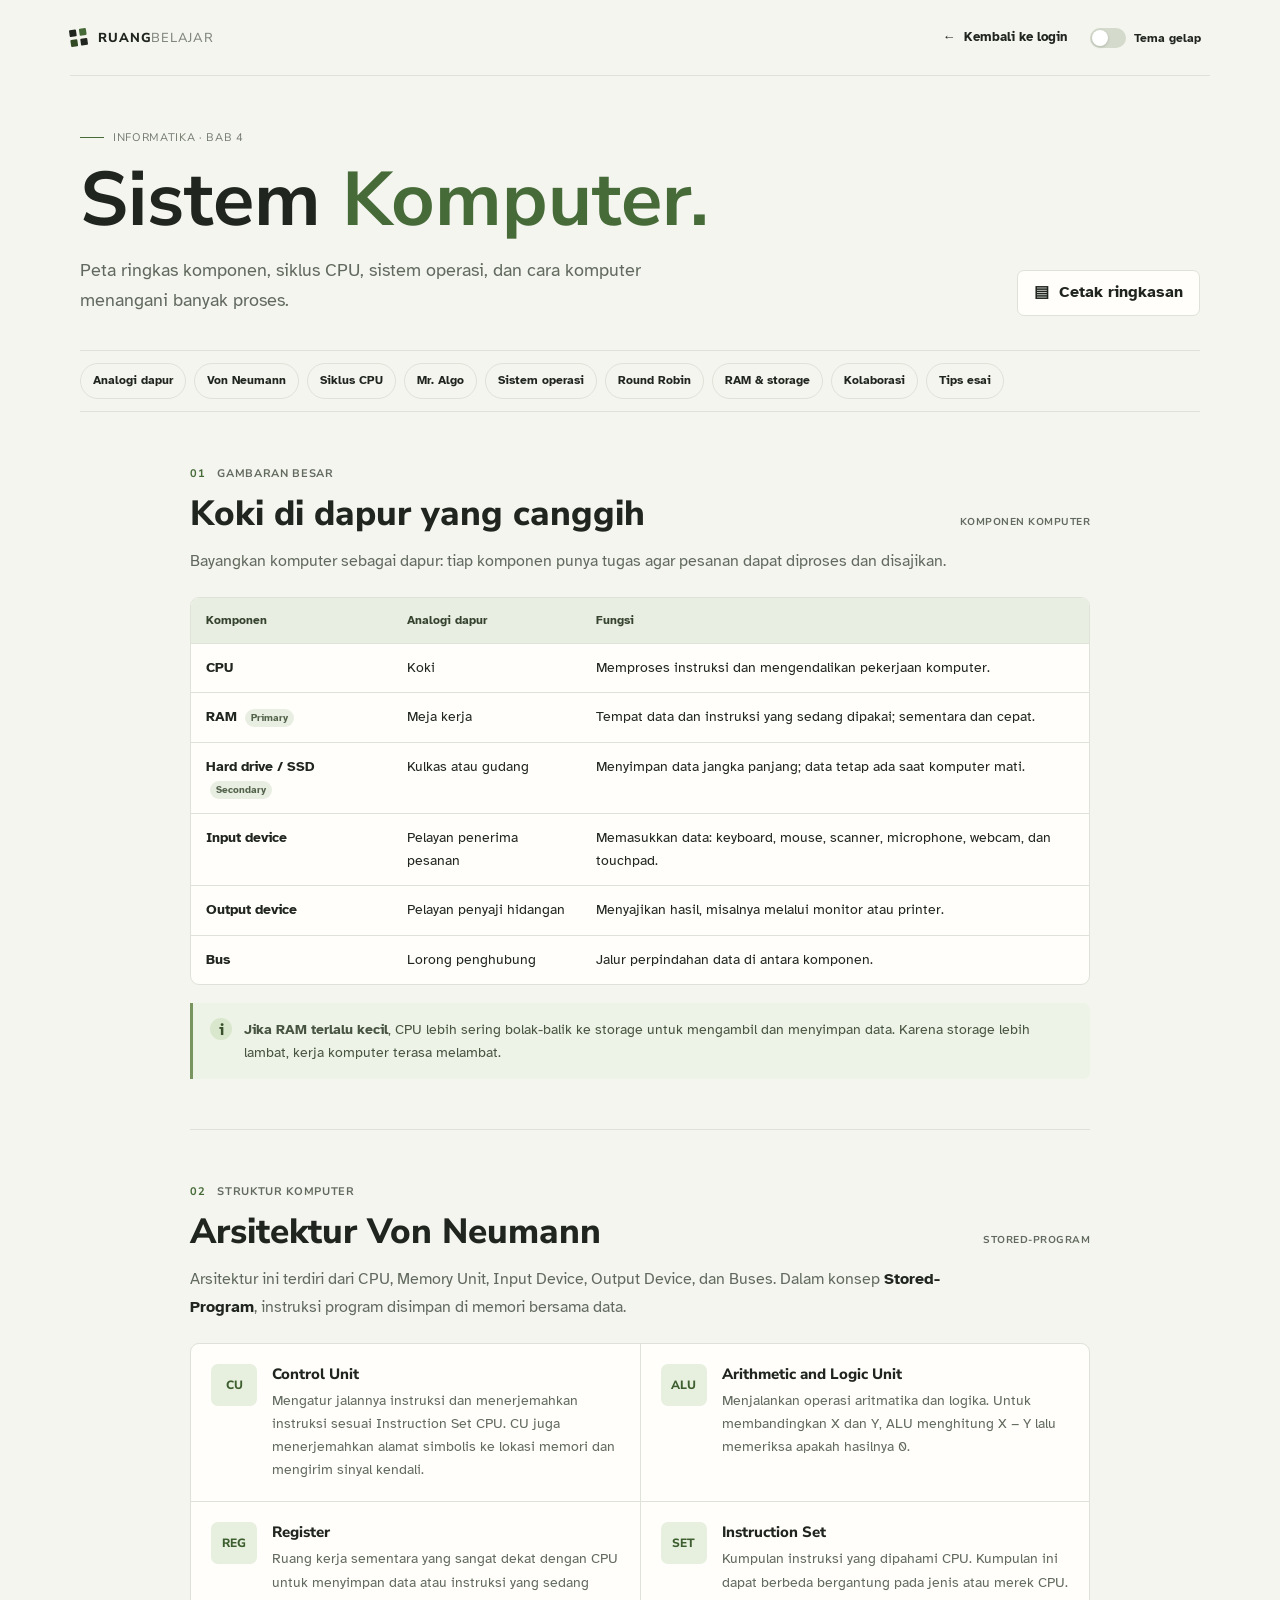
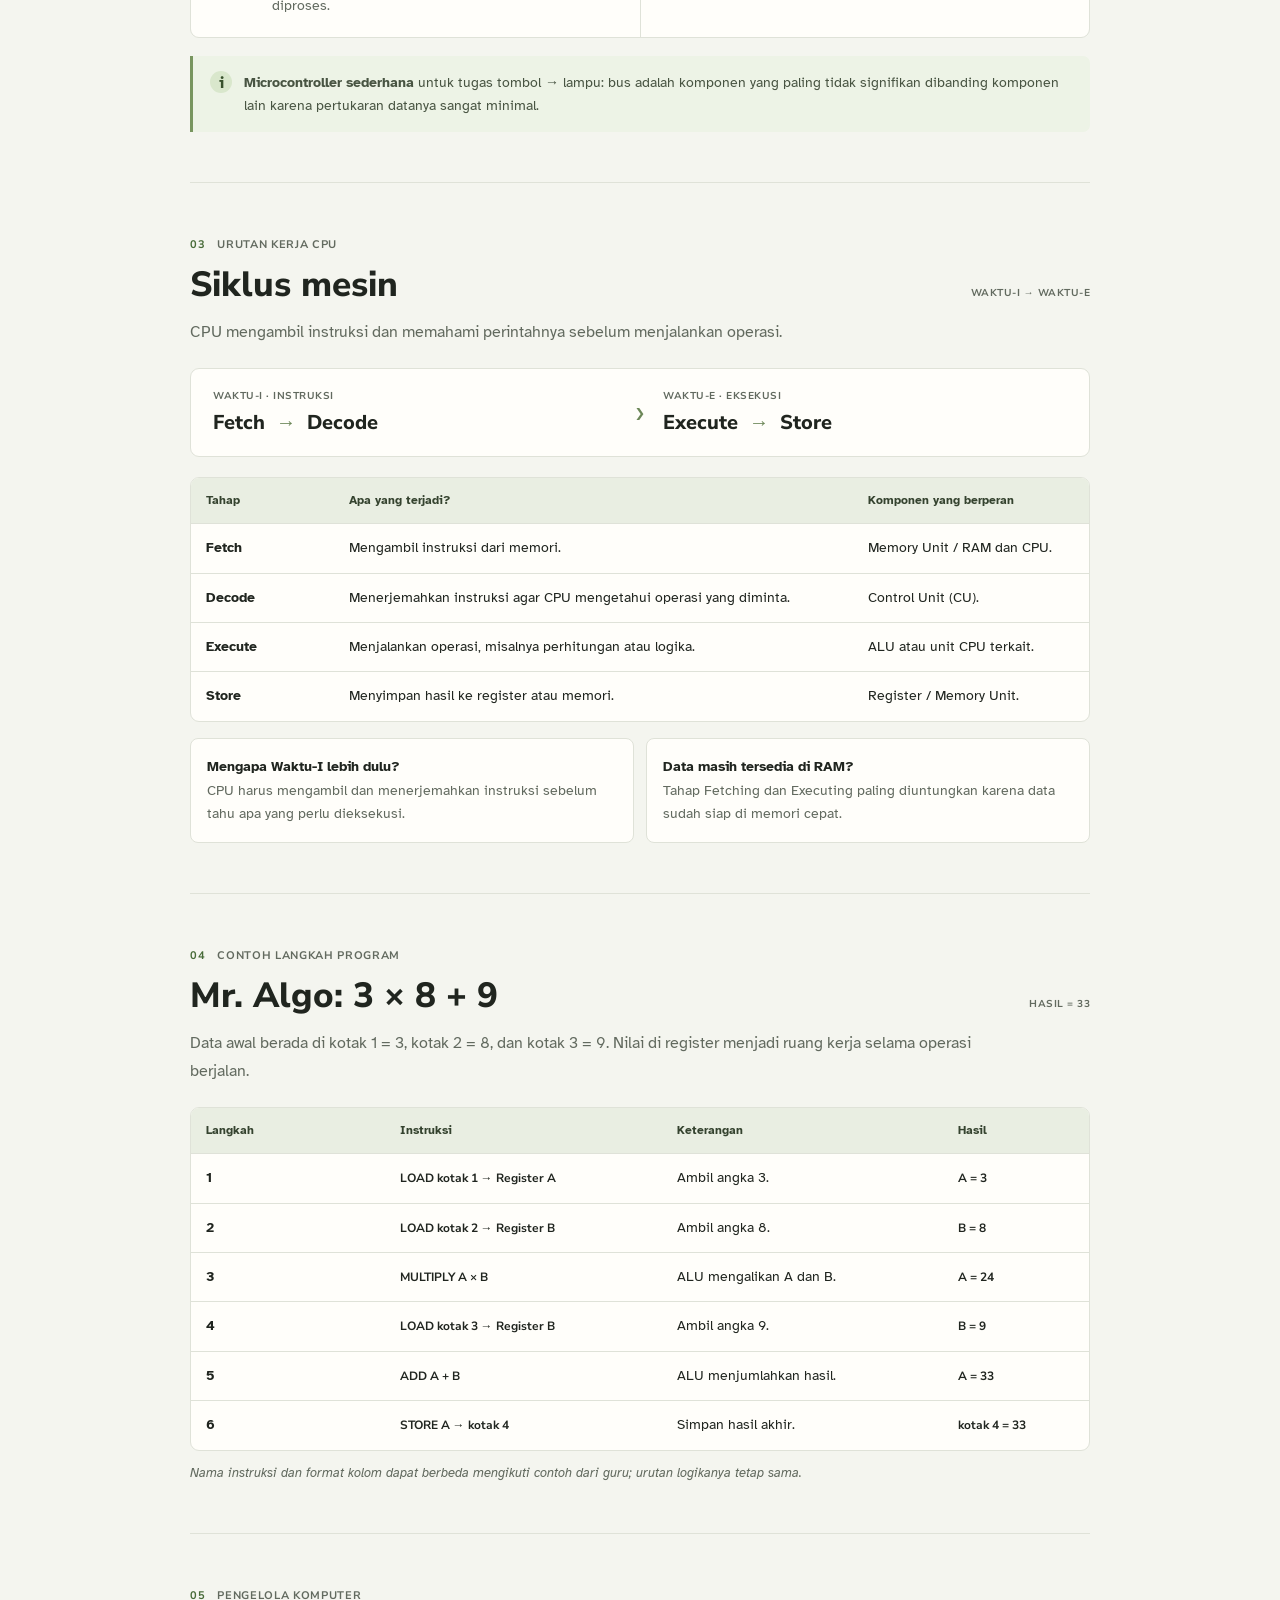
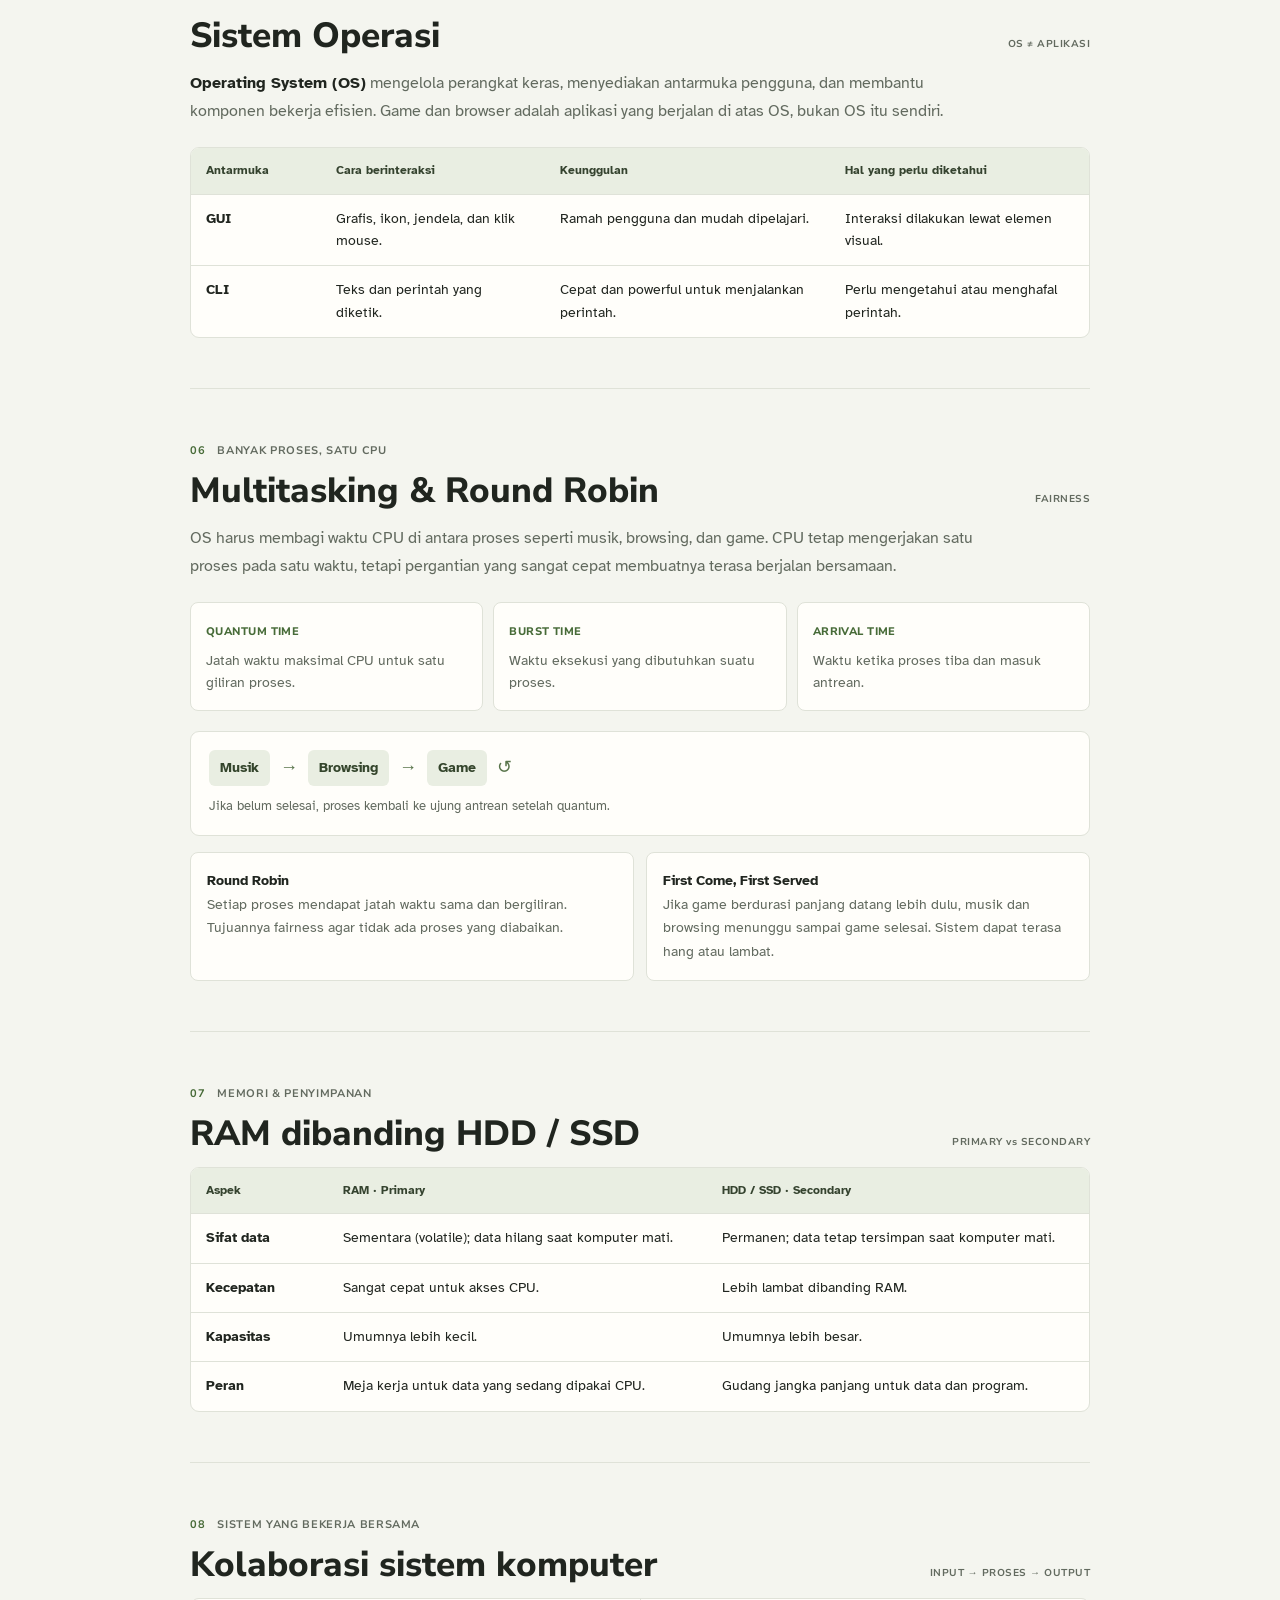
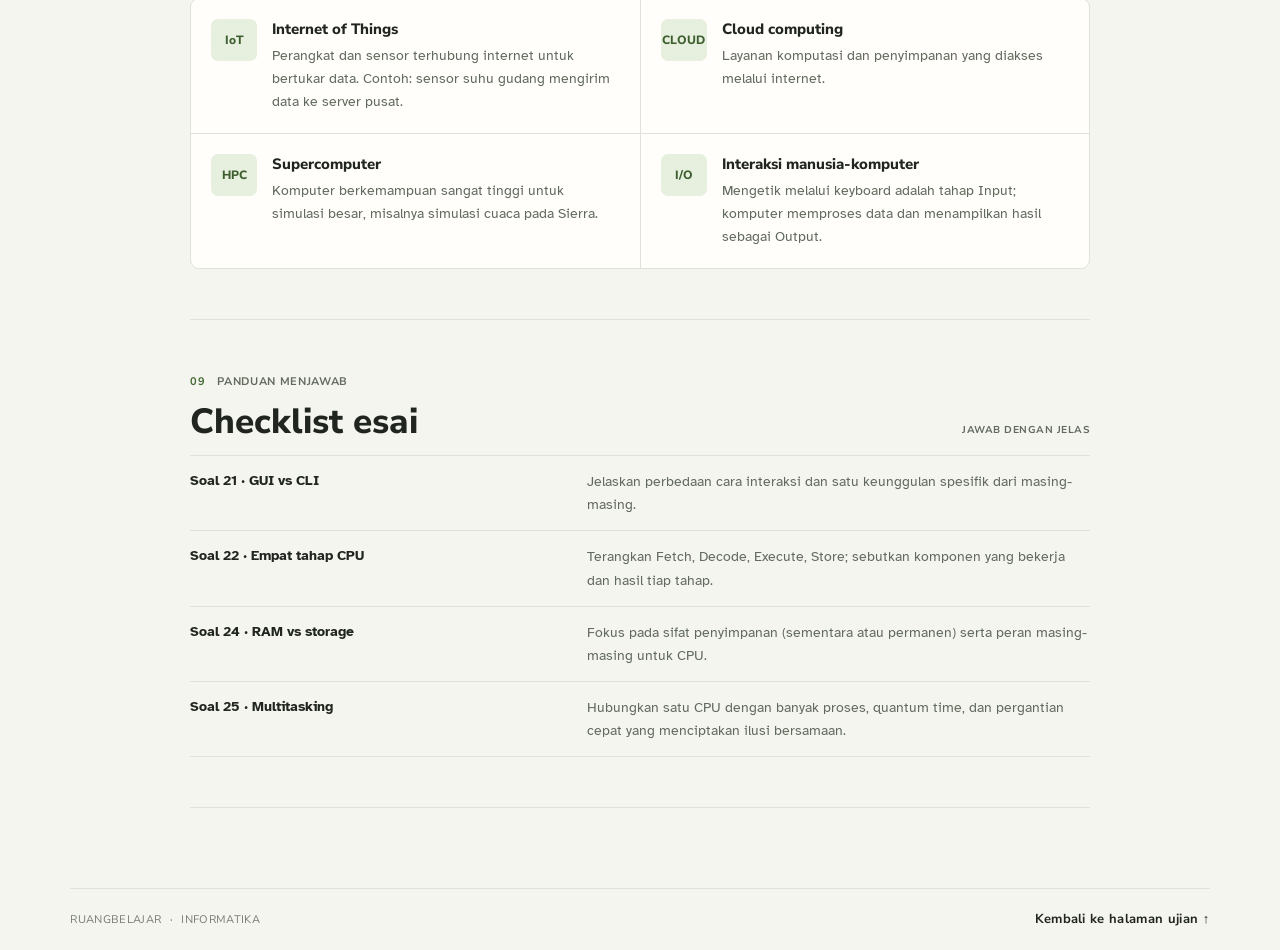
==== ringkasan.html @ e3df792a "Build Sistem Komputer CBT portfolio app" ====
<!doctype html>
<html lang="id">
<head>
  <meta charset="utf-8">
  <meta name="viewport" content="width=device-width, initial-scale=1">
  <meta name="theme-color" content="#f4f5ef">
  <title>Ringkasan Materi | Sistem Komputer</title>
  <link rel="preconnect" href="https://fonts.googleapis.com">
  <link rel="preconnect" href="https://fonts.gstatic.com" crossorigin>
  <link href="https://fonts.googleapis.com/css2?family=Atkinson+Hyperlegible:wght@400;700&family=Nunito+Sans:wght@400;500;600;700;800&display=swap" rel="stylesheet">
  <script>
    try {
      if (localStorage.getItem("ruang-ujian-theme") === "dark") {
        document.documentElement.dataset.theme = "dark";
      }
    } catch {}
  </script>
  <link rel="stylesheet" href="styles.css">
  <link rel="stylesheet" href="ringkasan.css">
  <script src="ringkasan.js" defer></script>
</head>
<body>
  <a class="skip-link" href="#main-content">Lewati ke ringkasan</a>
  <div class="page-shell summary-shell">
    <header class="topbar">
      <a class="brand" href="index.html" aria-label="Kembali ke Ruang Ujian">
        <span class="brand-mark" aria-hidden="true"><span></span><span></span><span></span><span></span></span>
        <span>RUANG<span class="brand-light">BELAJAR</span></span>
      </a>
      <div class="topbar-actions summary-actions">
        <a class="back-link" href="index.html"><span aria-hidden="true">←</span> Kembali ke login</a>
        <button class="theme-toggle" id="theme-toggle" type="button" role="switch" aria-checked="false" aria-label="Aktifkan mode gelap" title="Aktifkan mode gelap">
          <span class="theme-switch-track" aria-hidden="true"><span></span></span>
          <span>Tema gelap</span>
        </button>
      </div>
    </header>

    <main class="summary-main" id="main-content" tabindex="-1">
      <section class="summary-hero" aria-labelledby="summary-title">
        <div>
          <p class="eyebrow"><span class="eyebrow-line"></span> INFORMATIKA · BAB 4</p>
          <h1 id="summary-title">Sistem <span>Komputer.</span></h1>
          <p class="summary-lede">Peta ringkas komponen, siklus CPU, sistem operasi, dan cara komputer menangani banyak proses.</p>
        </div>
        <button class="print-button" id="print-summary" type="button"><span aria-hidden="true">▤</span> Cetak ringkasan</button>
      </section>

      <nav class="summary-nav" aria-label="Daftar topik ringkasan">
        <a href="#analogi">Analogi dapur</a>
        <a href="#arsitektur">Von Neumann</a>
        <a href="#siklus">Siklus CPU</a>
        <a href="#mr-algo">Mr. Algo</a>
        <a href="#sistem-operasi">Sistem operasi</a>
        <a href="#multitasking">Round Robin</a>
        <a href="#penyimpanan">RAM &amp; storage</a>
        <a href="#kolaborasi">Kolaborasi</a>
        <a href="#tips-essay">Tips esai</a>
      </nav>

      <div class="summary-content">
        <section class="study-section" id="analogi" aria-labelledby="analogi-title">
          <div class="section-kicker"><span>01</span><span>GAMBARAN BESAR</span></div>
          <div class="section-title-row"><h2 id="analogi-title">Koki di dapur yang canggih</h2><span class="section-tag">KOMPONEN KOMPUTER</span></div>
          <p class="section-intro">Bayangkan komputer sebagai dapur: tiap komponen punya tugas agar pesanan dapat diproses dan disajikan.</p>
          <div class="table-wrap"><table><thead><tr><th scope="col">Komponen</th><th scope="col">Analogi dapur</th><th scope="col">Fungsi</th></tr></thead><tbody>
            <tr><th scope="row">CPU</th><td>Koki</td><td>Memproses instruksi dan mengendalikan pekerjaan komputer.</td></tr>
            <tr><th scope="row">RAM <span class="term-note">Primary</span></th><td>Meja kerja</td><td>Tempat data dan instruksi yang sedang dipakai; sementara dan cepat.</td></tr>
            <tr><th scope="row">Hard drive / SSD <span class="term-note">Secondary</span></th><td>Kulkas atau gudang</td><td>Menyimpan data jangka panjang; data tetap ada saat komputer mati.</td></tr>
            <tr><th scope="row">Input device</th><td>Pelayan penerima pesanan</td><td>Memasukkan data: keyboard, mouse, scanner, microphone, webcam, dan touchpad.</td></tr>
            <tr><th scope="row">Output device</th><td>Pelayan penyaji hidangan</td><td>Menyajikan hasil, misalnya melalui monitor atau printer.</td></tr>
            <tr><th scope="row">Bus</th><td>Lorong penghubung</td><td>Jalur perpindahan data di antara komponen.</td></tr>
          </tbody></table></div>
          <aside class="insight-note"><span class="note-mark" aria-hidden="true">i</span><p><strong>Jika RAM terlalu kecil</strong>, CPU lebih sering bolak-balik ke storage untuk mengambil dan menyimpan data. Karena storage lebih lambat, kerja komputer terasa melambat.</p></aside>
        </section>

        <section class="study-section" id="arsitektur" aria-labelledby="arsitektur-title">
          <div class="section-kicker"><span>02</span><span>STRUKTUR KOMPUTER</span></div>
          <div class="section-title-row"><h2 id="arsitektur-title">Arsitektur Von Neumann</h2><span class="section-tag">STORED-PROGRAM</span></div>
          <p class="section-intro">Arsitektur ini terdiri dari CPU, Memory Unit, Input Device, Output Device, dan Buses. Dalam konsep <strong>Stored-Program</strong>, instruksi program disimpan di memori bersama data.</p>
          <div class="component-grid">
            <article class="component-item"><span class="component-code">CU</span><div><h3>Control Unit</h3><p>Mengatur jalannya instruksi dan menerjemahkan instruksi sesuai Instruction Set CPU. CU juga menerjemahkan alamat simbolis ke lokasi memori dan mengirim sinyal kendali.</p></div></article>
            <article class="component-item"><span class="component-code">ALU</span><div><h3>Arithmetic and Logic Unit</h3><p>Menjalankan operasi aritmatika dan logika. Untuk membandingkan X dan Y, ALU menghitung X − Y lalu memeriksa apakah hasilnya 0.</p></div></article>
            <article class="component-item"><span class="component-code">REG</span><div><h3>Register</h3><p>Ruang kerja sementara yang sangat dekat dengan CPU untuk menyimpan data atau instruksi yang sedang diproses.</p></div></article>
            <article class="component-item"><span class="component-code">SET</span><div><h3>Instruction Set</h3><p>Kumpulan instruksi yang dipahami CPU. Kumpulan ini dapat berbeda bergantung pada jenis atau merek CPU.</p></div></article>
          </div>
          <aside class="insight-note"><span class="note-mark" aria-hidden="true">i</span><p><strong>Microcontroller sederhana</strong> untuk tugas tombol → lampu: bus adalah komponen yang paling tidak signifikan dibanding komponen lain karena pertukaran datanya sangat minimal.</p></aside>
        </section>

        <section class="study-section" id="siklus" aria-labelledby="siklus-title">
          <div class="section-kicker"><span>03</span><span>URUTAN KERJA CPU</span></div>
          <div class="section-title-row"><h2 id="siklus-title">Siklus mesin</h2><span class="section-tag">WAKTU-I → WAKTU-E</span></div>
          <p class="section-intro">CPU mengambil instruksi dan memahami perintahnya sebelum menjalankan operasi.</p>
          <div class="cycle-band"><div><span>WAKTU-I · INSTRUKSI</span><strong>Fetch <i>→</i> Decode</strong></div><span class="cycle-divider" aria-hidden="true">›</span><div><span>WAKTU-E · EKSEKUSI</span><strong>Execute <i>→</i> Store</strong></div></div>
          <div class="table-wrap"><table><thead><tr><th scope="col">Tahap</th><th scope="col">Apa yang terjadi?</th><th scope="col">Komponen yang berperan</th></tr></thead><tbody>
            <tr><th scope="row">Fetch</th><td>Mengambil instruksi dari memori.</td><td>Memory Unit / RAM dan CPU.</td></tr>
            <tr><th scope="row">Decode</th><td>Menerjemahkan instruksi agar CPU mengetahui operasi yang diminta.</td><td>Control Unit (CU).</td></tr>
            <tr><th scope="row">Execute</th><td>Menjalankan operasi, misalnya perhitungan atau logika.</td><td>ALU atau unit CPU terkait.</td></tr>
            <tr><th scope="row">Store</th><td>Menyimpan hasil ke register atau memori.</td><td>Register / Memory Unit.</td></tr>
          </tbody></table></div>
          <div class="two-facts"><p><strong>Mengapa Waktu-I lebih dulu?</strong><br>CPU harus mengambil dan menerjemahkan instruksi sebelum tahu apa yang perlu dieksekusi.</p><p><strong>Data masih tersedia di RAM?</strong><br>Tahap Fetching dan Executing paling diuntungkan karena data sudah siap di memori cepat.</p></div>
        </section>

        <section class="study-section" id="mr-algo" aria-labelledby="mr-algo-title">
          <div class="section-kicker"><span>04</span><span>CONTOH LANGKAH PROGRAM</span></div>
          <div class="section-title-row"><h2 id="mr-algo-title">Mr. Algo: 3 × 8 + 9</h2><span class="section-tag">HASIL = 33</span></div>
          <p class="section-intro">Data awal berada di kotak 1 = 3, kotak 2 = 8, dan kotak 3 = 9. Nilai di register menjadi ruang kerja selama operasi berjalan.</p>
          <div class="table-wrap"><table class="algo-table"><thead><tr><th scope="col">Langkah</th><th scope="col">Instruksi</th><th scope="col">Keterangan</th><th scope="col">Hasil</th></tr></thead><tbody>
            <tr><th scope="row">1</th><td><code>LOAD kotak 1 → Register A</code></td><td>Ambil angka 3.</td><td><code>A = 3</code></td></tr>
            <tr><th scope="row">2</th><td><code>LOAD kotak 2 → Register B</code></td><td>Ambil angka 8.</td><td><code>B = 8</code></td></tr>
            <tr><th scope="row">3</th><td><code>MULTIPLY A × B</code></td><td>ALU mengalikan A dan B.</td><td><code>A = 24</code></td></tr>
            <tr><th scope="row">4</th><td><code>LOAD kotak 3 → Register B</code></td><td>Ambil angka 9.</td><td><code>B = 9</code></td></tr>
            <tr><th scope="row">5</th><td><code>ADD A + B</code></td><td>ALU menjumlahkan hasil.</td><td><code>A = 33</code></td></tr>
            <tr><th scope="row">6</th><td><code>STORE A → kotak 4</code></td><td>Simpan hasil akhir.</td><td><code>kotak 4 = 33</code></td></tr>
          </tbody></table></div>
          <p class="teacher-note">Nama instruksi dan format kolom dapat berbeda mengikuti contoh dari guru; urutan logikanya tetap sama.</p>
        </section>

        <section class="study-section" id="sistem-operasi" aria-labelledby="sistem-operasi-title">
          <div class="section-kicker"><span>05</span><span>PENGELOLA KOMPUTER</span></div>
          <div class="section-title-row"><h2 id="sistem-operasi-title">Sistem Operasi</h2><span class="section-tag">OS ≠ APLIKASI</span></div>
          <p class="section-intro"><strong>Operating System (OS)</strong> mengelola perangkat keras, menyediakan antarmuka pengguna, dan membantu komponen bekerja efisien. Game dan browser adalah aplikasi yang berjalan di atas OS, bukan OS itu sendiri.</p>
          <div class="table-wrap"><table><thead><tr><th scope="col">Antarmuka</th><th scope="col">Cara berinteraksi</th><th scope="col">Keunggulan</th><th scope="col">Hal yang perlu diketahui</th></tr></thead><tbody>
            <tr><th scope="row">GUI</th><td>Grafis, ikon, jendela, dan klik mouse.</td><td>Ramah pengguna dan mudah dipelajari.</td><td>Interaksi dilakukan lewat elemen visual.</td></tr>
            <tr><th scope="row">CLI</th><td>Teks dan perintah yang diketik.</td><td>Cepat dan powerful untuk menjalankan perintah.</td><td>Perlu mengetahui atau menghafal perintah.</td></tr>
          </tbody></table></div>
        </section>

        <section class="study-section" id="multitasking" aria-labelledby="multitasking-title">
          <div class="section-kicker"><span>06</span><span>BANYAK PROSES, SATU CPU</span></div>
          <div class="section-title-row"><h2 id="multitasking-title">Multitasking &amp; Round Robin</h2><span class="section-tag">FAIRNESS</span></div>
          <p class="section-intro">OS harus membagi waktu CPU di antara proses seperti musik, browsing, dan game. CPU tetap mengerjakan satu proses pada satu waktu, tetapi pergantian yang sangat cepat membuatnya terasa berjalan bersamaan.</p>
          <div class="term-grid">
            <article><span>QUANTUM TIME</span><p>Jatah waktu maksimal CPU untuk satu giliran proses.</p></article>
            <article><span>BURST TIME</span><p>Waktu eksekusi yang dibutuhkan suatu proses.</p></article>
            <article><span>ARRIVAL TIME</span><p>Waktu ketika proses tiba dan masuk antrean.</p></article>
          </div>
          <div class="round-robin-flow" aria-label="Alur Round Robin"><span>Musik</span><i>→</i><span>Browsing</span><i>→</i><span>Game</span><i>↺</i><small>Jika belum selesai, proses kembali ke ujung antrean setelah quantum.</small></div>
          <div class="two-facts"><p><strong>Round Robin</strong><br>Setiap proses mendapat jatah waktu sama dan bergiliran. Tujuannya fairness agar tidak ada proses yang diabaikan.</p><p><strong>First Come, First Served</strong><br>Jika game berdurasi panjang datang lebih dulu, musik dan browsing menunggu sampai game selesai. Sistem dapat terasa hang atau lambat.</p></div>
        </section>

        <section class="study-section" id="penyimpanan" aria-labelledby="penyimpanan-title">
          <div class="section-kicker"><span>07</span><span>MEMORI &amp; PENYIMPANAN</span></div>
          <div class="section-title-row"><h2 id="penyimpanan-title">RAM dibanding HDD / SSD</h2><span class="section-tag">PRIMARY vs SECONDARY</span></div>
          <div class="table-wrap"><table><thead><tr><th scope="col">Aspek</th><th scope="col">RAM · Primary</th><th scope="col">HDD / SSD · Secondary</th></tr></thead><tbody>
            <tr><th scope="row">Sifat data</th><td>Sementara (volatile); data hilang saat komputer mati.</td><td>Permanen; data tetap tersimpan saat komputer mati.</td></tr>
            <tr><th scope="row">Kecepatan</th><td>Sangat cepat untuk akses CPU.</td><td>Lebih lambat dibanding RAM.</td></tr>
            <tr><th scope="row">Kapasitas</th><td>Umumnya lebih kecil.</td><td>Umumnya lebih besar.</td></tr>
            <tr><th scope="row">Peran</th><td>Meja kerja untuk data yang sedang dipakai CPU.</td><td>Gudang jangka panjang untuk data dan program.</td></tr>
          </tbody></table></div>
        </section>

        <section class="study-section" id="kolaborasi" aria-labelledby="kolaborasi-title">
          <div class="section-kicker"><span>08</span><span>SISTEM YANG BEKERJA BERSAMA</span></div>
          <div class="section-title-row"><h2 id="kolaborasi-title">Kolaborasi sistem komputer</h2><span class="section-tag">INPUT → PROSES → OUTPUT</span></div>
          <div class="component-grid collaboration-grid">
            <article class="component-item"><span class="component-code">IoT</span><div><h3>Internet of Things</h3><p>Perangkat dan sensor terhubung internet untuk bertukar data. Contoh: sensor suhu gudang mengirim data ke server pusat.</p></div></article>
            <article class="component-item"><span class="component-code">CLOUD</span><div><h3>Cloud computing</h3><p>Layanan komputasi dan penyimpanan yang diakses melalui internet.</p></div></article>
            <article class="component-item"><span class="component-code">HPC</span><div><h3>Supercomputer</h3><p>Komputer berkemampuan sangat tinggi untuk simulasi besar, misalnya simulasi cuaca pada Sierra.</p></div></article>
            <article class="component-item"><span class="component-code">I/O</span><div><h3>Interaksi manusia-komputer</h3><p>Mengetik melalui keyboard adalah tahap Input; komputer memproses data dan menampilkan hasil sebagai Output.</p></div></article>
          </div>
        </section>

        <section class="study-section essay-tips" id="tips-essay" aria-labelledby="tips-title">
          <div class="section-kicker"><span>09</span><span>PANDUAN MENJAWAB</span></div>
          <div class="section-title-row"><h2 id="tips-title">Checklist esai</h2><span class="section-tag">JAWAB DENGAN JELAS</span></div>
          <ul class="tips-list">
            <li><strong>Soal 21 · GUI vs CLI</strong><span>Jelaskan perbedaan cara interaksi dan satu keunggulan spesifik dari masing-masing.</span></li>
            <li><strong>Soal 22 · Empat tahap CPU</strong><span>Terangkan Fetch, Decode, Execute, Store; sebutkan komponen yang bekerja dan hasil tiap tahap.</span></li>
            <li><strong>Soal 24 · RAM vs storage</strong><span>Fokus pada sifat penyimpanan (sementara atau permanen) serta peran masing-masing untuk CPU.</span></li>
            <li><strong>Soal 25 · Multitasking</strong><span>Hubungkan satu CPU dengan banyak proses, quantum time, dan pergantian cepat yang menciptakan ilusi bersamaan.</span></li>
          </ul>
        </section>
      </div>
    </main>

    <footer class="site-footer summary-footer"><span>RUANGBELAJAR <span class="footer-dot">·</span> INFORMATIKA</span><a href="index.html">Kembali ke halaman ujian ↑</a></footer>
  </div>
</body>
</html>
---- styles.css ----
:root {
  color-scheme: light;
  --paper: #f4f5ef;
  --white: #fffefa;
  --ink: #20251f;
  --muted: #626a5f;
  --line: #dfe2d8;
  --green: #b9ee6a;
  --green-dark: #314923;
  --orange: #e97d55;
  --red: #b4473b;
  --sans: "Atkinson Hyperlegible", "Nunito Sans", sans-serif;
  --display: "Nunito Sans", "Atkinson Hyperlegible", sans-serif;
  --mono: "Nunito Sans", sans-serif;
}

* { box-sizing: border-box; }
body { margin: 0; background: var(--paper); color: var(--ink); font-family: var(--sans); }
button, input, textarea { font: inherit; }
button { cursor: pointer; }
  .page-shell { min-height: 100vh; max-width: 1600px; margin: 0 auto; padding: 0 5.5vw; display: flex; flex-direction: column; overflow: clip; }
.topbar { height: 76px; border-bottom: 1px solid var(--line); display: flex; justify-content: space-between; align-items: center; flex: 0 0 auto; }
.brand { color: var(--ink); display: flex; align-items: center; gap: 11px; font: 800 13px var(--display); text-decoration: none; letter-spacing: .06em; }
.brand-light { font-weight: 500; color: #80867c; }
.brand-mark { display: grid; grid-template-columns: repeat(2, 7px); gap: 3px; transform: rotate(-8deg); }
.brand-mark span { width: 7px; height: 7px; background: var(--ink); border-radius: 1px; }
.brand-mark span:nth-child(2) { background: var(--orange); }.brand-mark span:nth-child(3) { background: var(--green-dark); }
.topbar-meta, .site-footer { display: flex; align-items: center; gap: 13px; font: 10px var(--mono); letter-spacing: .08em; color: #777d72; }
.live-dot { background: #83b950; width: 6px; height: 6px; border-radius: 50%; box-shadow: 0 0 0 3px #e1efcf; }
.meta-divider { height: 13px; border-left: 1px solid #cbd0c4; }
main { flex: 1; }
.screen { display: none; animation: enter .45s ease both; }
.screen.active { display: block; }
[hidden] { display: none !important; }
@keyframes enter { from { opacity: 0; transform: translateY(10px); } to { opacity: 1; transform: translateY(0); } }
.login-layout { display: grid; grid-template-columns: 1.1fr .9fr; min-height: min(680px, calc(100vh - 142px)); align-items: center; gap: 5vw; padding: 56px 0; }
.intro-panel { position: relative; min-height: 470px; padding-top: 24px; }
.eyebrow { font: 10px var(--mono); letter-spacing: .12em; color: #71786d; display: flex; align-items: center; gap: 9px; margin: 0 0 25px; }
.eyebrow-line { display: inline-block; height: 1px; width: 24px; background: var(--orange); }
h1, h2, h3, p { margin-top: 0; }
h1 { font: 700 clamp(48px, 6.1vw, 82px)/.99 var(--display); letter-spacing: 0; margin: 0; }
h1 span { color: #7c8870; }
.intro-copy { max-width: 390px; color: #71786d; line-height: 1.7; margin: 22px 0 0; font-size: 15px; }
.exam-stats { display: flex; align-items: center; gap: 26px; margin-top: 31px; }
.exam-stats div { display: flex; flex-direction: column; gap: 4px; }
.exam-stats strong { font: 700 24px var(--display); }.exam-stats span { font: 9px var(--mono); letter-spacing: .1em; color: #7b8176; }
.exam-stats i { height: 25px; border-left: 1px solid #d4d8cc; }
.orbit-art { position: absolute; width: 320px; height: 180px; right: -10px; bottom: -12px; opacity: .86; }
.orbit { position: absolute; border: 1px solid #d2d9c7; border-radius: 50%; transform: rotate(-25deg); }
.orbit-one { width: 310px; height: 120px; top: 28px; left: 4px; }.orbit-two { width: 225px; height: 170px; top: 0; left: 45px; transform: rotate(45deg); }
.chip { position: absolute; left: 128px; top: 58px; width: 64px; height: 58px; background: var(--green); border: 1px solid #9dc950; border-radius: 9px; display: grid; place-items: center; color: var(--green-dark); font: 500 13px var(--mono); box-shadow: 0 9px 22px #9fb77630; }
.chip i { position: absolute; width: 7px; height: 2px; background: #9dc950; }.chip i:nth-of-type(1) { top: -3px; left: 14px; box-shadow: 12px 0 #9dc950, 24px 0 #9dc950; }.chip i:nth-of-type(2) { bottom: -3px; left: 14px; box-shadow: 12px 0 #9dc950, 24px 0 #9dc950; }.chip i:nth-of-type(3) { left: -4px; top: 15px; transform: rotate(90deg); box-shadow: 12px 0 #9dc950, 24px 0 #9dc950; }.chip i:nth-of-type(4) { right: -4px; top: 15px; transform: rotate(90deg); box-shadow: 12px 0 #9dc950, 24px 0 #9dc950; }
.orbit-label { position: absolute; font: 9px var(--mono); letter-spacing: .1em; color: #8b9382; }.label-a { left: 13px; top: 75px; }.label-b { right: 2px; top: 23px; }.label-c { right: 35px; bottom: 2px; }
.form-panel { background: var(--white); border: 1px solid #e8e9e2; padding: clamp(26px, 4vw, 46px); max-width: 440px; width: 100%; justify-self: end; box-shadow: 0 12px 50px #28351a08; }
.panel-heading { display: flex; justify-content: space-between; align-items: center; margin-bottom: 29px; }
.step-tag { color: #75806c; font: 10px var(--mono); letter-spacing: .08em; }
.form-icon { background: var(--green); width: 30px; height: 30px; display: grid; place-items: center; border-radius: 50%; font-size: 15px; }
.form-panel h2 { font: 700 25px var(--display); margin: 0 0 8px; }.muted { color: var(--muted); font-size: 13px; line-height: 1.6; }
.form-panel .muted { margin-bottom: 30px; }
label { display: block; font: 600 12px var(--sans); margin: 0 0 9px; }label span, .required-mark { color: var(--orange); }
input[type="text"] { width: 100%; height: 46px; border: 1px solid #dfe2d8; background: #fff; padding: 0 13px; margin-bottom: 23px; outline: 0; transition: border-color .2s, box-shadow .2s; }
input[type="text"]:focus, textarea:focus { border-color: #8ab45b; box-shadow: 0 0 0 3px #b9ee6a3b; }input::placeholder { color: #a7aba1; font-size: 12px; }
.button { min-height: 46px; border: 1px solid transparent; padding: 0 18px; display: inline-flex; align-items: center; justify-content: center; gap: 22px; font: 600 12px var(--sans); transition: transform .16s, background .16s, border-color .16s; }
.button:hover { transform: translateY(-1px); }.button-primary { color: #26351d; background: var(--green); }.button-primary:hover { background: #aee65a; }.button-full { width: 100%; }
.button-dark { background: var(--ink); color: white; }.button-dark:hover { background: #3a4337; }.button-outline { background: transparent; color: var(--ink); border-color: #d7dbd0; }.button-outline:hover { border-color: #8b9583; }
.form-note { margin: 16px 0 0; text-align: center; color: #878d82; font-size: 10px; }.form-note span { margin-right: 5px; color: #719849; }
.content-wrap { max-width: 860px; margin: 0 auto; padding: 68px 0 80px; }.rules-wrap h1 { font-size: clamp(46px, 6vw, 68px); }.rules-wrap .intro-copy { margin: 15px 0 39px; }
.rules-list { border-top: 1px solid var(--line); }.rule-row { display: grid; grid-template-columns: 58px 1fr 40px; gap: 12px; align-items: start; padding: 23px 0; border-bottom: 1px solid var(--line); }.rule-number { font: 11px var(--mono); color: var(--orange); padding-top: 4px; }.rule-row h3 { font: 600 15px var(--display); margin: 0 0 7px; }.rule-row p { font-size: 13px; line-height: 1.65; max-width: 570px; color: var(--muted); margin: 0; }.rule-symbol { justify-self: end; color: #9aa18f; font: 20px var(--sans); }
.rules-footer { display: flex; justify-content: space-between; align-items: center; gap: 20px; padding-top: 25px; }.rules-footer p { color: var(--muted); font-size: 12px; margin: 0; }.rules-footer strong { color: var(--ink); }
.exam-screen { padding: 52px 0 75px; }.exam-topline, .result-heading { display: flex; justify-content: space-between; align-items: end; gap: 24px; }.exam-topline h1, .result-heading h1 { font-size: clamp(42px, 5vw, 62px); }.exam-topline .eyebrow, .result-heading .eyebrow { margin-bottom: 15px; }.exam-topline .muted, .result-heading .muted { margin: 12px 0 0; }
.timer-box { border-left: 1px solid var(--line); padding-left: 22px; min-width: 130px; }.timer-label { color: #767e70; display: block; font: 9px var(--mono); letter-spacing: .1em; margin-bottom: 7px; }.timer-box strong { font: 600 25px var(--mono); }.timer-box.warning strong { color: var(--red); }
.exam-progress { max-width: 800px; margin: 35px auto 37px; }.progress-copy { display: flex; justify-content: space-between; font: 10px var(--mono); color: #737b6d; margin-bottom: 9px; }.progress-copy span:first-child { letter-spacing: .07em; }.progress-track { background: #e2e5dc; height: 4px; }.progress-track span { display: block; height: 100%; width: 0; background: #87b44b; transition: width .2s; }
#exam-form { max-width: 800px; margin: 0 auto; }.question-section { margin-bottom: 55px; }.section-heading { display: flex; justify-content: space-between; align-items: baseline; border-bottom: 1px solid var(--line); padding-bottom: 14px; margin-bottom: 3px; }.section-heading h2, .review-heading h2 { font: 700 20px var(--display); margin: 0; }.section-heading > span { font: 10px var(--mono); color: #72796d; }.section-heading i { color: var(--orange); font-style: normal; }
.question-card { padding: 24px 0 26px; border-bottom: 1px solid var(--line); }.question-prompt { display: grid; grid-template-columns: 34px 1fr auto; gap: 12px; align-items: start; }.question-number { color: #89917f; font: 11px var(--mono); padding-top: 3px; }.question-prompt p { font: 500 14px/1.65 var(--sans); margin: 0; max-width: 650px; }.points { color: #74816b; white-space: nowrap; font: 10px var(--mono); padding-top: 4px; }
.options { display: grid; gap: 7px; padding-left: 46px; margin-top: 17px; }.option { display: flex; align-items: flex-start; gap: 10px; cursor: pointer; padding: 10px 12px; border: 1px solid transparent; transition: border-color .16s, background .16s; font-size: 12px; line-height: 1.5; }.option:hover { border-color: #dce1d3; background: #fbfcf7; }.option input { accent-color: #668d38; margin: 2px 0 0; width: 14px; height: 14px; flex: 0 0 auto; }.option:has(input:checked) { border-color: #accd87; background: #f5faed; }
.essay-instruction { color: var(--muted); font-size: 12px; line-height: 1.7; max-width: 690px; margin: 0 0 14px; }.essay-card { padding: 22px 0; border-bottom: 1px solid var(--line); }.essay-card label { display: flex; gap: 12px; align-items: flex-start; line-height: 1.65; max-width: 740px; margin-bottom: 13px; }.essay-card label .question-number { flex: 0 0 22px; }.essay-card textarea { width: calc(100% - 34px); margin-left: 34px; resize: vertical; min-height: 50px; border: 1px solid #dfe2d8; background: #fffefa; padding: 12px; outline: none; font-size: 12px; }.essay-card .essay-state { margin: 6px 0 0 34px; color: #858b80; font: 9px var(--mono); }.essay-card.invalid textarea { border-color: var(--red); }.essay-card.invalid .essay-state { color: var(--red); }
.essay-question { display: flex; align-items: flex-start; gap: 12px; }
.essay-question > .question-number { flex: 0 0 22px; }
.essay-question p { margin: 0; font-size: 15px; line-height: 1.65; color: var(--ink); }
.essay-confirmation { margin: 14px 0 0 34px; }
.essay-check { display: inline-flex; align-items: flex-start; gap: 10px; min-height: 44px; margin: 0; padding: 10px 12px; border: 1px solid var(--line); background: var(--white); color: var(--ink); cursor: pointer; font-size: 14px; line-height: 1.5; }
.essay-check:hover { border-color: #8aa66c; }
.essay-check input[type="checkbox"] { flex: 0 0 18px; width: 18px; height: 18px; margin: 1px 0 0; accent-color: #5f883d; }
.essay-card .essay-state { margin: 7px 0 0 40px; color: var(--muted); font: 12px var(--sans); }
.essay-card.confirmed .essay-state { color: #467733; }
.essay-card.invalid .essay-check { border-color: var(--red); }
.essay-card.invalid .essay-state { color: var(--red); }
.option input[type="radio"] { appearance: auto; accent-color: #557b36; cursor: pointer; }
.option:has(input[type="radio"]:checked) { background: #f0f6e9; border-color: #9ebd7a; }
.option:hover:not(:has(input[type="radio"]:checked)) { background: transparent; border-color: #c5cfba; }
.option input[type="radio"]:focus-visible,
.essay-check input[type="checkbox"]:focus-visible { outline: 3px solid #6d9848; outline-offset: 3px; }
:root[data-theme="dark"] .essay-question p,
:root[data-theme="dark"] .option { color: #e2e9de; }
:root[data-theme="dark"] .essay-check { color: #e2e9de; background: #222a23; border-color: #465346; }
:root[data-theme="dark"] .essay-check:hover { border-color: #9bb77a; }
:root[data-theme="dark"] .essay-card.confirmed .essay-state { color: #bde49b; }
:root[data-theme="dark"] .option input[type="radio"] { accent-color: #c2e99e; }
:root[data-theme="dark"] .option:has(input[type="radio"]:checked) { background: #2b3a28; border-color: #779653; }
:root[data-theme="dark"] .option:hover:not(:has(input[type="radio"]:checked)) { background: transparent; border-color: #687862; }
:root[data-theme="dark"] .option input[type="radio"]:focus-visible,
:root[data-theme="dark"] .essay-check input[type="checkbox"]:focus-visible { outline-color: #c2ee8d; }

.question-navigator { max-width: 800px; margin: 0 auto 32px; }
.navigator-toolbar { border-bottom: 1px solid var(--line); padding-bottom: 12px; }
.navigator-toggle { display: flex; align-items: center; gap: 10px; width: 100%; min-height: 44px; padding: 4px 0; border: 0; background: transparent; color: var(--ink); text-align: left; font: 700 15px var(--display); }
.navigator-toggle-icon { color: #728660; font-size: 19px; }
.navigator-count { margin-left: auto; color: var(--muted); font: 12px var(--sans); }
.navigator-chevron { font-size: 17px; transition: transform .18s; }
.navigator-toggle[aria-expanded="true"] .navigator-chevron { transform: rotate(180deg); }
.question-nav-panel { padding: 16px 0 8px; }
.question-legend { display: flex; flex-wrap: wrap; gap: 8px 18px; margin-bottom: 18px; color: var(--muted); font-size: 12px; }
.question-legend span { display: inline-flex; align-items: center; gap: 7px; }
.legend-dot { display: inline-block; width: 11px; height: 11px; border: 1px solid transparent; border-radius: 50%; }
.legend-dot.answered { background: #dfefd5; border-color: #a8c796; }
.legend-dot.unanswered { background: #e7e9e3; border-color: #c7ccc1; }
.legend-dot.doubtful { background: #ffedc9; border-color: #e2bb67; }
.question-map-group + .question-map-group { margin-top: 15px; }
.question-map-group h3 { margin: 0 0 8px; color: var(--muted); font: 600 12px var(--sans); }
.question-map-grid { display: grid; grid-template-columns: repeat(10, minmax(36px, 1fr)); gap: 8px; }
.question-map-item { min-width: 36px; min-height: 38px; border: 1px solid #c7ccc1; border-radius: 3px; background: #e7e9e3; color: #41483e; font: 600 13px var(--sans); }
.question-map-item:hover { outline: 2px solid currentColor; outline-offset: 1px; }
.question-map-item[data-status="answered"] { background: #dfefd5; border-color: #a8c796; color: #315d2e; }
.question-map-item[data-status="doubtful"] { background: #ffedc9; border-color: #e2bb67; color: #765414; }
.question-map-item[aria-current="page"] { box-shadow: inset 0 0 0 2px currentColor; font-weight: 800; }
.question-card, .essay-card { scroll-margin-top: 22px; }
.uncertain-toggle { display: inline-flex; align-items: center; min-height: 36px; margin: 14px 0 0 46px; padding: 5px 10px; border: 1px solid #d7c28f; border-radius: 3px; background: transparent; color: #765414; font: 600 12px var(--sans); }
.uncertain-toggle:hover { background: #fff3d9; }
.uncertain-toggle[aria-pressed="true"] { background: #ffedc9; border-color: #d5a94e; color: #67480f; }
.question-card[data-status="doubtful"] { border-left: 3px solid #d5a94e; padding-left: 12px; }
.question-card[data-status="answered"]:not([data-doubtful="true"]) { border-left: 3px solid #8eb77b; padding-left: 12px; }
.essay-card[data-status="doubtful"] { border-left: 3px solid #d5a94e; padding-left: 12px; }
.essay-card[data-status="answered"]:not([data-doubtful="true"]) { border-left: 3px solid #8eb77b; padding-left: 12px; }
:root[data-theme="dark"] .navigator-toggle-icon { color: #bfda9e; }
:root[data-theme="dark"] .legend-dot.answered { background: #30472c; border-color: #71985d; }
:root[data-theme="dark"] .legend-dot.unanswered { background: #303832; border-color: #566255; }
:root[data-theme="dark"] .legend-dot.doubtful { background: #4a3c25; border-color: #ad8840; }
:root[data-theme="dark"] .question-map-item { background: #303832; border-color: #566255; color: #e2e9de; }
:root[data-theme="dark"] .question-map-item[data-status="answered"] { background: #30472c; border-color: #71985d; color: #d5efc0; }
:root[data-theme="dark"] .question-map-item[data-status="doubtful"] { background: #4a3c25; border-color: #ad8840; color: #ffe0a1; }
:root[data-theme="dark"] .uncertain-toggle { border-color: #8c713d; color: #ffdf9a; }
:root[data-theme="dark"] .uncertain-toggle:hover,
:root[data-theme="dark"] .uncertain-toggle[aria-pressed="true"] { background: #4a3c25; border-color: #ad8840; color: #ffe0a1; }
:root[data-theme="dark"] .question-card[data-status="answered"]:not([data-doubtful="true"]),
:root[data-theme="dark"] .essay-card[data-status="answered"]:not([data-doubtful="true"]) { border-left-color: #71985d; }
:root[data-theme="dark"] .question-card[data-status="doubtful"],
:root[data-theme="dark"] .essay-card[data-status="doubtful"] { border-left-color: #ad8840; }
.question-navigator { position: sticky; top: 8px; z-index: 5; margin-bottom: 32px; background: var(--paper); }
.question-nav-panel { position: absolute; top: 100%; left: 0; right: 0; max-height: min(65vh, 540px); overflow-y: auto; padding: 16px; border: 1px solid var(--line); background: var(--white); box-shadow: 0 14px 34px #18220e1c; }
.question-card, .essay-card { border-left: 3px solid transparent; padding-left: 12px; scroll-margin-top: 82px; }
.question-card[data-status="doubtful"],
.essay-card[data-status="doubtful"] { padding-left: 12px; }
.question-card[data-status="answered"]:not([data-doubtful="true"]),
.essay-card[data-status="answered"]:not([data-doubtful="true"]) { padding-left: 12px; }
.question-pager { display: grid; grid-template-columns: 1fr auto 1fr; align-items: center; gap: 12px; max-width: 800px; margin: 28px auto 32px; padding: 16px 0; border-top: 1px solid var(--line); border-bottom: 1px solid var(--line); }
.question-pager #previous-question { justify-self: start; }
.question-pager #next-question { justify-self: end; }
.question-pager .button[disabled] { opacity: .48; cursor: not-allowed; transform: none; box-shadow: none; }
.pager-position { color: var(--muted); font: 600 13px var(--sans); white-space: nowrap; }
.question-card:not([hidden]), .essay-card:not([hidden]) { animation: enter .2s ease both; }
:root[data-theme="dark"] .question-map-item[aria-current="page"] { box-shadow: inset 0 0 0 2px currentColor; }
@media (max-width: 480px) {
  .question-pager { grid-template-columns: 1fr auto 1fr; gap: 6px; }
  .question-pager .button { min-height: 44px; padding-inline: 10px; gap: 7px; font-size: 12px; }
  .pager-position { font-size: 11px; }
}
:root[data-theme="dark"] .question-nav-panel { box-shadow: 0 14px 34px #00000070; }

:root { --orange: #476b38; }
:root[data-theme="dark"] { --orange: #c9eaa6; }
.exam-progress { max-width: 1240px; margin: 35px auto 20px; }
.exam-layout { display: grid; grid-template-columns: minmax(0, 1fr) 260px; gap: 32px; align-items: start; max-width: 1240px; margin: 0 auto; }
#exam-form { max-width: none; min-width: 0; margin: 0; }
.question-section { margin-bottom: 24px; }
.question-prompt p { font-size: 17px; font-weight: 400; line-height: 1.75; }
.option { font-size: 16px; line-height: 1.65; }
.essay-question p { font-size: 16px; line-height: 1.75; }
.question-pager { max-width: none; }
.question-navigator { position: sticky; top: 18px; width: 100%; max-width: none; margin: 0; overflow: clip; border: 1px solid var(--line); border-radius: 16px; background: var(--white); box-shadow: 0 8px 24px #20251f0c; }
.navigator-toolbar { padding: 6px 12px 0; }
.navigator-toggle { padding: 8px 4px; }
.question-nav-panel { position: static; max-height: calc(100vh - 190px); overflow-y: auto; padding: 12px 14px 16px; border: 0; background: transparent; box-shadow: none; }
.question-legend { flex-direction: column; gap: 8px; font-size: 13px; margin-bottom: 17px; }
.question-map-grid { grid-template-columns: repeat(5, minmax(32px, 1fr)); gap: 6px; }
.question-map-item { min-width: 0; min-height: 38px; border-radius: 8px; }
:root[data-theme="dark"] .question-navigator { box-shadow: 0 8px 24px #00000030; }
@media (max-width: 960px) {
  .exam-layout { grid-template-columns: minmax(0, 1fr) 230px; gap: 20px; }
}
@media (max-width: 820px) {
  .exam-layout { display: flex; flex-direction: column; }
  .question-navigator { position: static; order: -1; margin-bottom: 4px; }
  .question-nav-panel { max-height: none; }
  .question-legend { flex-direction: row; flex-wrap: wrap; gap: 8px 14px; }
}
@media (max-width: 480px) {
  .exam-progress { margin-top: 24px; }
  .question-prompt p { font-size: 16px; }
  .option { font-size: 15px; }
  .question-map-grid { grid-template-columns: repeat(5, minmax(36px, 1fr)); }
}
@media (max-width: 600px) {
  .question-legend { gap: 8px 12px; font-size: 11px; }
  .question-map-grid { grid-template-columns: repeat(5, minmax(36px, 1fr)); gap: 7px; }
  .uncertain-toggle { margin-left: 34px; }
  .navigator-count { font-size: 11px; }
}
.submit-row { display: flex; justify-content: space-between; align-items: center; gap: 20px; padding-top: 10px; }.submit-row p { color: var(--muted); font-size: 11px; margin: 0; }
.result-screen { padding: 32px 0 70px; }.handover-banner { background: #e5f4d4; border-left: 3px solid #83ab50; padding: 17px 20px; display: flex; align-items: center; justify-content: space-between; gap: 18px; margin-bottom: 45px; }.handover-kicker { display: block; font: 9px var(--mono); letter-spacing: .1em; color: #677f4d; margin-bottom: 5px; }.handover-banner strong { font: 600 14px var(--display); }.handover-banner p { color: #677461; font-size: 11px; margin: 5px 0 0; }.handover-icon { font-size: 19px; color: #62813e; }
.score-block { min-width: 180px; text-align: right; }.score-block > span:first-child { display: block; color: #71796c; font: 9px var(--mono); letter-spacing: .06em; margin-bottom: 7px; }.score-block strong { font: 700 46px var(--display); }.score-block small { color: #8b9285; font: 400 17px var(--mono); }.score-caption { display: block; color: #7b8275; font: 10px var(--mono); margin-top: 4px; }
.result-summary { display: flex; align-items: center; gap: 12px; margin: 27px 0 43px; color: #737b6e; font: 10px var(--mono); }.summary-divider { height: 13px; border-left: 1px solid #cbd0c4; }.review-heading { border-bottom: 1px solid var(--line); padding-bottom: 14px; display: flex; align-items: baseline; justify-content: space-between; }.review-heading > span { color: #7d8578; font: 9px var(--mono); letter-spacing: .08em; }.review-item { padding: 18px 0 20px; border-bottom: 1px solid var(--line); display: grid; grid-template-columns: 30px 1fr; gap: 12px; }.review-status { width: 22px; height: 22px; border-radius: 50%; display: grid; place-items: center; background: #e0efd0; color: #4d7632; font-size: 12px; }.review-item.incorrect .review-status { background: #f5e2dc; color: var(--red); }.review-content h3 { font: 500 12px/1.6 var(--sans); margin: 0 0 9px; }.review-answer, .review-explanation { font-size: 11px; line-height: 1.6; margin: 4px 0; color: #737b6e; }.review-answer strong, .review-explanation strong { color: var(--ink); }.review-answer .wrong-text { color: var(--red); }.review-explanation { background: #f0f2eb; padding: 10px 12px; margin-top: 10px; color: #5d6657; }
.essay-receipt { margin-top: 34px; padding: 18px 0; border-top: 1px solid var(--line); border-bottom: 1px solid var(--line); display: flex; justify-content: space-between; align-items: center; gap: 15px; }.essay-receipt > div { display: flex; align-items: center; gap: 12px; }.receipt-mark { width: 26px; height: 26px; display: grid; place-items: center; border-radius: 50%; background: #e0efd0; color: #4d7632; }.essay-receipt strong { font: 600 12px var(--display); }.essay-receipt p { color: var(--muted); font-size: 10px; margin: 4px 0 0; }.essay-receipt .button { min-height: 37px; gap: 9px; font-size: 10px; }
.result-actions { display: flex; justify-content: flex-end; padding-top: 20px; }
.result-actions .button { min-width: 190px; }
.site-footer { min-height: 54px; border-top: 1px solid var(--line); justify-content: space-between; font-size: 9px; flex: 0 0 auto; }.footer-dot { color: var(--orange); padding: 0 5px; }
.confirm-dialog { width: min(420px, calc(100% - 32px)); border: 1px solid var(--line); padding: 30px; background: var(--white); color: var(--ink); box-shadow: 0 18px 80px #18220e25; }.confirm-dialog::backdrop { background: #20251f70; backdrop-filter: blur(3px); }.confirm-dialog h2 { font: 700 23px var(--display); margin: 13px 0 8px; }.confirm-dialog p { font-size: 12px; line-height: 1.6; color: var(--muted); }.dialog-actions { display: flex; justify-content: flex-end; gap: 9px; margin-top: 22px; }.dialog-actions .button { min-height: 40px; gap: 8px; }
.shake { animation: shake .25s ease; }@keyframes shake { 25% { transform: translateX(-4px); } 75% { transform: translateX(4px); } }
@media (max-width: 760px) {
  .page-shell { padding: 0 22px; }.topbar { height: 64px; }.topbar-meta { font-size: 8px; gap: 8px; }.login-layout { grid-template-columns: 1fr; gap: 28px; padding: 38px 0 50px; }.intro-panel { min-height: 300px; padding-top: 8px; }.intro-panel h1 { font-size: clamp(53px, 13vw, 72px); }.intro-copy { max-width: 330px; font-size: 13px; margin-top: 15px; }.exam-stats { margin-top: 22px; }.orbit-art { width: 215px; height: 120px; right: -15px; bottom: 0; transform: scale(.72); transform-origin: bottom right; }.form-panel { justify-self: stretch; max-width: none; padding: 26px 22px; }.content-wrap { padding: 48px 0 60px; }.rules-footer { align-items: flex-start; flex-direction: column; }.exam-screen { padding-top: 35px; }.exam-topline { align-items: flex-start; }.exam-topline h1, .result-heading h1 { font-size: 44px; }.timer-box { min-width: 100px; padding-left: 13px; }.timer-box strong { font-size: 20px; }.question-prompt { grid-template-columns: 27px 1fr auto; gap: 7px; }.question-prompt p { font-size: 13px; }.options { padding-left: 34px; }.option { padding: 9px 8px; }.section-heading h2, .review-heading h2 { font-size: 18px; }.result-screen { padding-top: 22px; }.handover-banner { margin-bottom: 35px; padding: 14px; }.result-heading { align-items: flex-start; }.score-block { min-width: 105px; }.score-block strong { font-size: 36px; }.score-block small { font-size: 14px; }.score-block > span:first-child { font-size: 8px; }.submit-row { align-items: stretch; flex-direction: column; }.submit-row .button { width: 100%; }.site-footer { font-size: 7px; gap: 10px; }.essay-receipt { align-items: flex-start; flex-direction: column; }
}
@media (max-width: 420px) { .topbar-meta { gap: 6px; letter-spacing: .03em; }.topbar-meta .meta-divider { height: 10px; }.exam-topline h1, .result-heading h1 { font-size: 38px; }.exam-topline .eyebrow, .result-heading .eyebrow { font-size: 8px; }.timer-box { min-width: 87px; }.timer-box strong { font-size: 18px; }.score-block { min-width: 93px; }.score-block strong { font-size: 31px; }.score-block > span:first-child { max-width: 94px; line-height: 1.5; }.handover-banner strong { font-size: 12px; }.site-footer span:last-child { text-align: right; } }
@media print { body { background: white; }.page-shell { padding: 0; max-width: none; }.topbar, .site-footer, .essay-receipt .button, .result-actions { display: none; }.screen:not(.active) { display: none !important; }.result-screen { display: block !important; padding: 0; }.review-item { break-inside: avoid; }.handover-banner { print-color-adjust: exact; } }

.skip-link { position: fixed; z-index: 10; top: 12px; left: 12px; padding: 10px 14px; transform: translateY(-160%); background: var(--ink); color: white; text-decoration: none; font-weight: 700; }
.skip-link:focus { transform: translateY(0); }
body { font-size: 16px; line-height: 1.6; }
.topbar-meta, .site-footer { font-size: 11px; letter-spacing: .03em; }
.eyebrow { font-size: 11px; letter-spacing: .06em; }
.intro-copy { font-size: 16px; }
.exam-stats span { font-size: 11px; letter-spacing: .04em; }
.step-tag { font-size: 12px; }
.form-panel h2 { font-size: 28px; }
.muted { font-size: 15px; }
label { font-size: 15px; }
input[type="text"] { height: 52px; font-size: 16px; }
input::placeholder { font-size: 14px; }
.button { min-height: 50px; font-size: 14px; }
.form-note { font-size: 12px; }
.rules-wrap .intro-copy { font-size: 16px; }
.rule-row h3 { font-size: 17px; }
.rule-row p { font-size: 15px; }
.timer-label { font-size: 11px; }
.timer-box strong { font-size: 28px; }
.progress-copy { font-size: 12px; }
.section-heading h2, .review-heading h2 { font-size: 22px; }
.section-heading > span { font-size: 12px; }
.question-number { font-size: 13px; }
.question-prompt p { font-size: 16px; line-height: 1.6; }
.points { font-size: 12px; }
.option { min-height: 46px; align-items: center; font-size: 15px; line-height: 1.55; padding: 11px 12px; }
.option input { width: 18px; height: 18px; }
.essay-instruction { font-size: 15px; }
.essay-card label { font-size: 15px; }
.essay-card textarea { min-height: 60px; font-size: 15px; line-height: 1.55; }
.essay-card .essay-state { font-size: 12px; }
.submit-row p { font-size: 13px; }
.handover-kicker { font-size: 11px; letter-spacing: .04em; }
.handover-banner strong { font-size: 16px; }
.handover-banner p { font-size: 13px; }
.score-block > span:first-child { font-size: 11px; letter-spacing: .03em; }
.score-caption { font-size: 12px; }
.result-summary { font-size: 12px; }
.review-heading > span { font-size: 11px; letter-spacing: .04em; }
.review-content h3 { font-size: 15px; line-height: 1.6; }
.review-answer, .review-explanation { font-size: 14px; line-height: 1.65; }
.essay-receipt strong { font-size: 14px; }
.essay-receipt p { font-size: 12px; }
.essay-receipt .button { min-height: 44px; font-size: 12px; }
.confirm-dialog h2 { font-size: 26px; }
.confirm-dialog p { font-size: 15px; }
.dialog-actions .button { min-height: 46px; }
.intro-panel h1 { font-size: 4.5rem; }
.rules-wrap h1 { font-size: 3.5rem; }
.exam-topline h1, .result-heading h1 { font-size: 3rem; }
:focus-visible { outline: 3px solid #416b25; outline-offset: 3px; }
.option:focus-within { outline: 3px solid #416b25; outline-offset: 2px; }
@media (max-width: 760px) {
  .intro-panel h1 { font-size: 3.5rem; }
  .rules-wrap h1 { font-size: 3rem; }
  .exam-topline h1, .result-heading h1 { font-size: 2.75rem; }
  .intro-copy { font-size: 15px; }
  .topbar-meta { font-size: 10px; }
  .option { min-height: 48px; }
}
@media (max-width: 420px) {
  .topbar-meta { font-size: 9px; }
  .exam-topline h1, .result-heading h1 { font-size: 2.4rem; }
  .score-block > span:first-child { font-size: 10px; }
}
@media (prefers-reduced-motion: reduce) {
  *, *::before, *::after { scroll-behavior: auto !important; animation-duration: .01ms !important; animation-iteration-count: 1 !important; transition-duration: .01ms !important; }
}
.topbar-meta { color: #50594c; }
.form-note { color: #596254; }
.h1 span, h1 span { color: #596b4d; }
.exam-stats span { color: #535c50; font-size: 13px; }
.step-tag { color: #526047; }
.orbit-art { bottom: 0; opacity: 1; }
.orbit { border: 1.75px solid #aebd9e; }
.orbit-label { color: #596a4e; font-size: 11px; }
input[type="text"] { border-color: #c9d0c2; transition: border-color .2s, box-shadow .2s; }
input[type="text"]:focus, textarea:focus { border: 2px solid #527d32; box-shadow: 0 0 0 3px #b9ee6a55; }
.button-primary { box-shadow: 0 4px 12px #506c3024; transition: transform .16s, background .16s, border-color .16s, box-shadow .16s; }
.button-primary:hover { background: #a4d95c; box-shadow: 0 6px 16px #506c3033; }
.button-primary:active { transform: translateY(0); box-shadow: 0 2px 6px #506c3024; }
@media (max-width: 760px) {
  .intro-panel { min-height: 440px; }
  .orbit-art { right: -12px; bottom: 22px; transform: scale(.62); }
  .orbit-one { width: 210px; height: 90px; top: 24px; left: 0; }
  .orbit-two { width: 170px; height: 110px; top: 0; left: 25px; }
}

.topbar-actions { display: flex; align-items: center; gap: 16px; }
.theme-toggle { display: inline-flex; align-items: center; gap: 8px; min-height: 40px; padding: 5px 8px; border: 1px solid transparent; background: transparent; color: var(--ink); font: 600 12px var(--sans); white-space: nowrap; }
.theme-toggle:hover { background: #e9ece3; }
.theme-switch-track { display: inline-flex; align-items: center; width: 36px; height: 20px; padding: 2px; border-radius: 999px; background: #d4dacc; transition: background .2s; }
.theme-switch-track > span { width: 16px; height: 16px; border-radius: 50%; background: white; box-shadow: 0 1px 3px #20251f30; transition: transform .2s; }
.theme-toggle[aria-checked="true"] .theme-switch-track { background: #6f9647; }
.theme-toggle[aria-checked="true"] .theme-switch-track > span { transform: translateX(16px); }

:root[data-theme="dark"] {
  color-scheme: dark;
  --paper: #171c17;
  --white: #222a23;
  --ink: #edf2e8;
  --muted: #b9c4b4;
  --line: #3d493d;
  --green: #b9e978;
  --green-dark: #314923;
  --orange: #f0a080;
  --red: #f0a096;
}
:root[data-theme="dark"] body { background: var(--paper); color: var(--ink); }
:root[data-theme="dark"] .brand-light,
:root[data-theme="dark"] .topbar-meta,
:root[data-theme="dark"] .site-footer,
:root[data-theme="dark"] .eyebrow,
:root[data-theme="dark"] .intro-copy,
:root[data-theme="dark"] .form-note,
:root[data-theme="dark"] .step-tag,
:root[data-theme="dark"] .exam-stats span,
:root[data-theme="dark"] .orbit-label,
:root[data-theme="dark"] .rules-footer p,
:root[data-theme="dark"] .timer-label,
:root[data-theme="dark"] .progress-copy,
:root[data-theme="dark"] .section-heading > span,
:root[data-theme="dark"] .points,
:root[data-theme="dark"] .essay-card .essay-state,
:root[data-theme="dark"] .handover-banner p,
:root[data-theme="dark"] .score-block > span:first-child,
:root[data-theme="dark"] .score-caption,
:root[data-theme="dark"] .result-summary,
:root[data-theme="dark"] .review-heading > span,
:root[data-theme="dark"] .review-answer,
:root[data-theme="dark"] .essay-receipt p {
  color: #bec9b8;
}
:root[data-theme="dark"] .topbar { border-color: var(--line); }
:root[data-theme="dark"] .meta-divider { border-color: #53604f; }
:root[data-theme="dark"] .live-dot { box-shadow: 0 0 0 3px #34452d; }
:root[data-theme="dark"] h1 span { color: #c0d9a8; }
:root[data-theme="dark"] .orbit { border-color: #657b5c; }
:root[data-theme="dark"] .chip { box-shadow: 0 9px 22px #00000040; }
:root[data-theme="dark"] .form-panel { background: var(--white); border-color: var(--line); box-shadow: 0 12px 50px #00000030; }
:root[data-theme="dark"] input[type="text"],
:root[data-theme="dark"] .essay-card textarea {
  background: #19211b;
  color: var(--ink);
  border-color: #52604f;
}
:root[data-theme="dark"] input::placeholder { color: #9da997; }
:root[data-theme="dark"] .button-primary { color: #1e2b18; }
:root[data-theme="dark"] .button-dark { background: #dce8d2; color: #1c251a; }
:root[data-theme="dark"] .button-dark:hover { background: #c7d9ba; }
:root[data-theme="dark"] .button-outline { color: var(--ink); border-color: #53604f; }
:root[data-theme="dark"] .button-outline:hover { border-color: #9cac8f; }
:root[data-theme="dark"] .theme-toggle { color: var(--ink); }
:root[data-theme="dark"] .theme-toggle:hover { background: #2c352d; }
:root[data-theme="dark"] .theme-switch-track { background: #779753; }
:root[data-theme="dark"] .theme-switch-track > span { background: #edf4e7; }
:root[data-theme="dark"] .rule-row,
:root[data-theme="dark"] .rules-list,
:root[data-theme="dark"] .question-card,
:root[data-theme="dark"] .essay-card,
:root[data-theme="dark"] .review-heading,
:root[data-theme="dark"] .review-item,
:root[data-theme="dark"] .essay-receipt { border-color: var(--line); }
:root[data-theme="dark"] .rule-row p,
:root[data-theme="dark"] .essay-instruction,
:root[data-theme="dark"] .submit-row p,
:root[data-theme="dark"] .review-answer,
:root[data-theme="dark"] .review-explanation { color: #c5cebf; }
:root[data-theme="dark"] .rule-symbol { color: #b3c0aa; }
:root[data-theme="dark"] .progress-track { background: #354036; }
:root[data-theme="dark"] .progress-track span { background: #a8d76b; }
:root[data-theme="dark"] .option:hover { background: #29332a; border-color: #52634c; }
:root[data-theme="dark"] .option:has(input:checked) { background: #2b3a28; border-color: #779653; }
:root[data-theme="dark"] .handover-banner { background: #293a28; border-color: #8eaf6a; }
:root[data-theme="dark"] .handover-kicker,
:root[data-theme="dark"] .handover-icon { color: #c3dfa8; }
:root[data-theme="dark"] .score-block small { color: #b9c4b4; }
:root[data-theme="dark"] .review-explanation { background: #293229; }
:root[data-theme="dark"] .review-status { background: #34452e; color: #c5e7a6; }
:root[data-theme="dark"] .review-item.incorrect .review-status { background: #4b302d; color: #ffc0b5; }
:root[data-theme="dark"] .review-answer .wrong-text { color: #ffaaa0; }
:root[data-theme="dark"] .receipt-mark { background: #34452e; color: #c5e7a6; }
:root[data-theme="dark"] .confirm-dialog { color: var(--ink); background: var(--white); border-color: var(--line); box-shadow: 0 18px 80px #00000070; }
:root[data-theme="dark"] .confirm-dialog::backdrop { background: #080b08b5; }
:root[data-theme="dark"] .skip-link { color: #1c251a; background: #dce8d2; }
:root[data-theme="dark"] :focus-visible { outline-color: #c2ee8d; }
@media (max-width: 760px) {
  .topbar-actions { gap: 6px; }
  .topbar-meta { gap: 6px; font-size: 9px; letter-spacing: 0; }
}
@media (max-width: 420px) {
  .topbar-meta .meta-divider,
  .topbar-meta span:last-child { display: none; }
  .theme-toggle { gap: 6px; padding-inline: 4px; font-size: 11px; }
}

:root { --orange: #476b38; }
:root[data-theme="dark"] { --orange: #c9eaa6; }
.question-prompt p { font-size: 17px; line-height: 1.75; }
.option { font-size: 16px; line-height: 1.65; }
.essay-question p { font-size: 16px; line-height: 1.75; }
@media (max-width: 480px) {
  .question-prompt p { font-size: 16px; }
  .option { font-size: 15px; }
}

.guard-notice { display: flex; align-items: center; gap: 10px; margin: 12px 0 0; padding: 10px 14px; border: 1px solid #97b67f; border-radius: 8px; background: #edf5e7; color: #314923; font-size: 13px; }
.guard-notice[hidden] { display: none; }
.guard-indicator { width: 9px; height: 9px; flex: 0 0 auto; border-radius: 50%; background: #668f48; box-shadow: 0 0 0 3px #d7e8ca; }
.guard-notice strong { margin-left: auto; white-space: nowrap; font-size: 12px; }
.lockout-screen { min-height: 60vh; display: grid; place-items: center; }
.lockout-content { width: min(100%, 580px); padding: 38px; border: 1px solid var(--line); border-radius: 14px; background: var(--white); }
.lockout-mark { display: grid; width: 44px; height: 44px; margin-bottom: 24px; place-items: center; border-radius: 50%; background: #f8e2dc; color: #9a3e31; font-size: 24px; font-weight: 700; }
.lockout-content h1 { font-size: clamp(40px, 6vw, 58px); margin-bottom: 16px; }
.lockout-content > p:not(.eyebrow) { color: var(--muted); font-size: 16px; line-height: 1.7; }
.lockout-help { font-weight: 700; }
.teacher-unlock-button { margin-top: 8px; }
.teacher-unlock-dialog label { display: block; margin: 18px 0 7px; font-size: 14px; font-weight: 700; }
.teacher-unlock-dialog input[type="password"] { width: 100%; min-height: 48px; padding: 0 12px; border: 1px solid var(--line); border-radius: 4px; background: var(--paper); color: var(--ink); font-size: 16px; }
.teacher-unlock-dialog input[type="password"]:focus { outline: 3px solid #8aab6c; outline-offset: 2px; }
.unlock-error { margin: 8px 0 0; color: var(--red); font-size: 13px; }
.teacher-unlock-dialog .dialog-actions { margin-top: 20px; }
.teacher-unlock-dialog button:disabled { cursor: wait; opacity: .65; }
.violation-dialog { width: min(460px, calc(100% - 32px)); }
.violation-instruction { color: var(--muted); font-size: 13px; }
.violation-error { color: var(--red); font-size: 13px; }
:root[data-theme="dark"] .guard-notice { border-color: #617b4f; background: #263424; color: #e0edcf; }
:root[data-theme="dark"] .guard-indicator { background: #b9e978; box-shadow: 0 0 0 3px #3d5033; }
:root[data-theme="dark"] .lockout-mark { background: #4b302d; color: #ffc0b5; }
@media (max-width: 600px) {
  .guard-notice { align-items: flex-start; flex-wrap: wrap; font-size: 12px; }
  .guard-notice strong { margin-left: 19px; }
  .lockout-content { padding: 26px 22px; }
}
---- ringkasan.css ----
.summary-shell { overflow: clip; }
.summary-actions { gap: 14px; }
.back-link, .summary-footer a { color: var(--ink); font-size: 13px; font-weight: 700; text-decoration: none; }
.back-link { display: inline-flex; align-items: center; gap: 8px; min-height: 40px; }
.back-link:hover, .summary-footer a:hover { color: #476b38; }
.summary-main { width: min(100%, 1120px); margin: 0 auto; padding: 54px 0 80px; outline: none; }
.summary-hero { display: flex; align-items: end; justify-content: space-between; gap: 30px; padding-bottom: 34px; }
.summary-hero .eyebrow { margin-bottom: 18px; }
.summary-hero h1 { font-size: clamp(48px, 7vw, 76px); }
.summary-hero h1 span { color: #476b38; }
:root[data-theme="dark"] .summary-hero h1 span { color: #c9eaa6; }
.summary-lede { max-width: 650px; margin: 18px 0 0; color: var(--muted); font-size: 18px; line-height: 1.65; }
.print-button { display: inline-flex; flex: 0 0 auto; align-items: center; gap: 10px; min-height: 46px; padding: 0 16px; border: 1px solid var(--line); border-radius: 7px; background: var(--white); color: var(--ink); font-weight: 700; }
.print-button:hover { border-color: #829a70; background: #f0f5eb; }
:root[data-theme="dark"] .print-button:hover { background: #2a3527; }
.summary-nav { position: sticky; z-index: 4; top: 0; display: flex; gap: 8px; overflow-x: auto; padding: 12px 0; border-top: 1px solid var(--line); border-bottom: 1px solid var(--line); background: var(--paper); scrollbar-width: thin; }
.summary-nav a { display: inline-flex; flex: 0 0 auto; align-items: center; min-height: 36px; padding: 0 12px; border: 1px solid var(--line); border-radius: 999px; color: var(--ink); font-size: 12px; font-weight: 700; text-decoration: none; }
.summary-nav a:hover, .summary-nav a:focus-visible { border-color: #779467; background: #e8efdf; }
:root[data-theme="dark"] .summary-nav a:hover, :root[data-theme="dark"] .summary-nav a:focus-visible { background: #2e3d2a; }
.summary-content { max-width: 900px; margin: 0 auto; }
.study-section { padding: 54px 0 50px; border-bottom: 1px solid var(--line); scroll-margin-top: 76px; }
.section-kicker { display: flex; align-items: center; gap: 12px; margin-bottom: 12px; color: var(--muted); font: 700 11px var(--mono); letter-spacing: .06em; }
.section-kicker span:first-child { color: #476b38; }
:root[data-theme="dark"] .section-kicker span:first-child { color: #c9eaa6; }
.section-title-row { display: flex; align-items: baseline; justify-content: space-between; gap: 16px; margin-bottom: 12px; }
.section-title-row h2 { margin: 0; font: 800 clamp(25px, 4vw, 35px)/1.2 var(--display); }
.section-tag { flex: 0 0 auto; color: var(--muted); font: 700 10px var(--mono); letter-spacing: .05em; text-align: right; }
.section-intro { max-width: 790px; margin: 0 0 22px; color: var(--muted); font-size: 16px; line-height: 1.75; }
.section-intro strong { color: var(--ink); }
.table-wrap { width: 100%; overflow-x: auto; border: 1px solid var(--line); border-radius: 9px; background: var(--white); }
.table-wrap table { width: 100%; border-collapse: collapse; text-align: left; font-size: 14px; line-height: 1.6; }
.table-wrap th, .table-wrap td { padding: 13px 15px; border-bottom: 1px solid var(--line); vertical-align: top; }
.table-wrap thead th { background: #e9eee2; color: #35432f; font-size: 12px; font-weight: 800; }
.table-wrap tbody tr:last-child > * { border-bottom: 0; }
.table-wrap tbody tr:hover { background: #f5f8f1; }
.table-wrap tbody th { min-width: 130px; font-weight: 800; }
:root[data-theme="dark"] .table-wrap thead th { background: #303b2d; color: #e0edcf; }
:root[data-theme="dark"] .table-wrap tbody tr:hover { background: #283128; }
.term-note { display: inline-block; margin-left: 4px; padding: 1px 6px; border-radius: 999px; background: #e9eee2; color: #53634b; font-size: 10px; font-weight: 700; }
:root[data-theme="dark"] .term-note { background: #364330; color: #cfdfbf; }
.insight-note { display: flex; gap: 12px; align-items: flex-start; margin-top: 18px; padding: 15px 17px; border-left: 3px solid #78955f; border-radius: 0 7px 7px 0; background: #edf3e6; }
.note-mark { display: grid; flex: 0 0 22px; width: 22px; height: 22px; place-items: center; border-radius: 50%; background: #d9e7cc; color: #38512c; font-weight: 800; }
.insight-note p { margin: 0; color: #485442; font-size: 14px; line-height: 1.65; }
:root[data-theme="dark"] .insight-note { background: #283627; border-left-color: #98b47b; }
:root[data-theme="dark"] .note-mark { background: #405137; color: #e0edcf; }
:root[data-theme="dark"] .insight-note p { color: #d5dece; }
.component-grid { display: grid; grid-template-columns: repeat(2, minmax(0, 1fr)); gap: 1px; overflow: hidden; border: 1px solid var(--line); border-radius: 9px; background: var(--line); }
.component-item { display: flex; gap: 15px; min-width: 0; padding: 20px; background: var(--white); }
.component-code { display: grid; flex: 0 0 46px; width: 46px; height: 42px; place-items: center; border-radius: 7px; background: #e7efdf; color: #3d5e2e; font: 800 12px var(--mono); }
:root[data-theme="dark"] .component-code { background: #35442e; color: #d6edc1; }
.component-item h3 { margin: 0 0 5px; font: 800 15px var(--display); }
.component-item p { margin: 0; color: var(--muted); font-size: 14px; line-height: 1.65; }
.cycle-band { display: grid; grid-template-columns: 1fr auto 1fr; align-items: center; gap: 18px; margin: 20px 0; padding: 20px 22px; border: 1px solid var(--line); border-radius: 9px; background: var(--white); }
.cycle-band > div { display: grid; gap: 6px; }
.cycle-band > div > span { color: var(--muted); font: 700 10px var(--mono); letter-spacing: .05em; }
.cycle-band strong { font: 800 20px var(--display); }
.cycle-band strong i { color: #6c8758; font-style: normal; padding: 0 5px; }
.cycle-divider { color: #6c8758; font-size: 28px; }
.two-facts { display: grid; grid-template-columns: repeat(2, minmax(0, 1fr)); gap: 12px; margin-top: 16px; }
.two-facts p { margin: 0; padding: 16px; border: 1px solid var(--line); border-radius: 8px; background: var(--white); color: var(--muted); font-size: 14px; line-height: 1.7; }
.two-facts strong { color: var(--ink); }
.table-wrap code { color: var(--ink); font: 700 12px var(--mono); white-space: nowrap; }
.teacher-note { margin: 12px 0 0; color: var(--muted); font-size: 13px; font-style: italic; }
.term-grid { display: grid; grid-template-columns: repeat(3, minmax(0, 1fr)); gap: 10px; margin: 20px 0; }
.term-grid article { padding: 15px; border: 1px solid var(--line); border-radius: 8px; background: var(--white); }
.term-grid article > span { color: #476b38; font: 800 11px var(--mono); letter-spacing: .04em; }
:root[data-theme="dark"] .term-grid article > span { color: #c9eaa6; }
.term-grid p { margin: 6px 0 0; color: var(--muted); font-size: 14px; line-height: 1.6; }
.round-robin-flow { display: flex; flex-wrap: wrap; align-items: center; gap: 10px; padding: 18px; border: 1px solid var(--line); border-radius: 9px; background: var(--white); }
.round-robin-flow span { padding: 7px 11px; border-radius: 6px; background: #e9eee2; color: #34452c; font-size: 14px; font-weight: 800; }
:root[data-theme="dark"] .round-robin-flow span { background: #35442e; color: #e0edcf; }
.round-robin-flow i { color: #58744a; font-size: 18px; font-style: normal; }
.round-robin-flow small { flex-basis: 100%; color: var(--muted); font-size: 13px; }
.tips-list { display: grid; gap: 0; margin: 0; padding: 0; list-style: none; border-top: 1px solid var(--line); }
.tips-list li { display: grid; grid-template-columns: minmax(180px, .75fr) 1fr; gap: 20px; padding: 14px 0; border-bottom: 1px solid var(--line); }
.tips-list strong { font-size: 14px; }
.tips-list span { color: var(--muted); font-size: 14px; line-height: 1.65; }
.summary-footer { min-height: 62px; }
@media (max-width: 760px) {
  .summary-main { padding: 36px 0 56px; }
  .summary-hero { align-items: flex-start; flex-direction: column; gap: 20px; }
  .summary-lede { font-size: 16px; }
  .summary-nav { margin-inline: -2px; }
  .study-section { padding: 38px 0 36px; }
  .component-grid, .two-facts { grid-template-columns: 1fr; }
  .term-grid { grid-template-columns: 1fr; }
}
@media (max-width: 520px) {
  .summary-actions { gap: 6px; }
  .back-link { font-size: 11px; }
  .summary-hero h1 { font-size: 44px; }
  .section-title-row { align-items: flex-start; flex-direction: column; gap: 6px; }
  .section-tag { text-align: left; }
  .table-wrap table { min-width: 600px; }
  .table-wrap th, .table-wrap td { padding: 11px 12px; }
  .cycle-band { grid-template-columns: 1fr; }
  .cycle-divider { transform: rotate(90deg); justify-self: center; }
  .tips-list li { grid-template-columns: 1fr; gap: 4px; }
}
@media print {
  body, :root[data-theme="dark"] body { background: white; color: black; }
  .summary-shell { max-width: none; padding: 0; overflow: visible; }
  .topbar, .summary-nav, .print-button, .summary-footer { display: none; }
  .summary-main { width: 100%; padding: 0; }
  .summary-hero { padding: 0 0 20px; }
  .study-section { padding: 22px 0; break-inside: avoid; }
  .table-wrap, .component-grid, .cycle-band, .two-facts p, .term-grid article { break-inside: avoid; }
  .table-wrap { overflow: visible; }
  .table-wrap table { min-width: 0; font-size: 10px; }
  .table-wrap th, .table-wrap td { padding: 7px; }
}
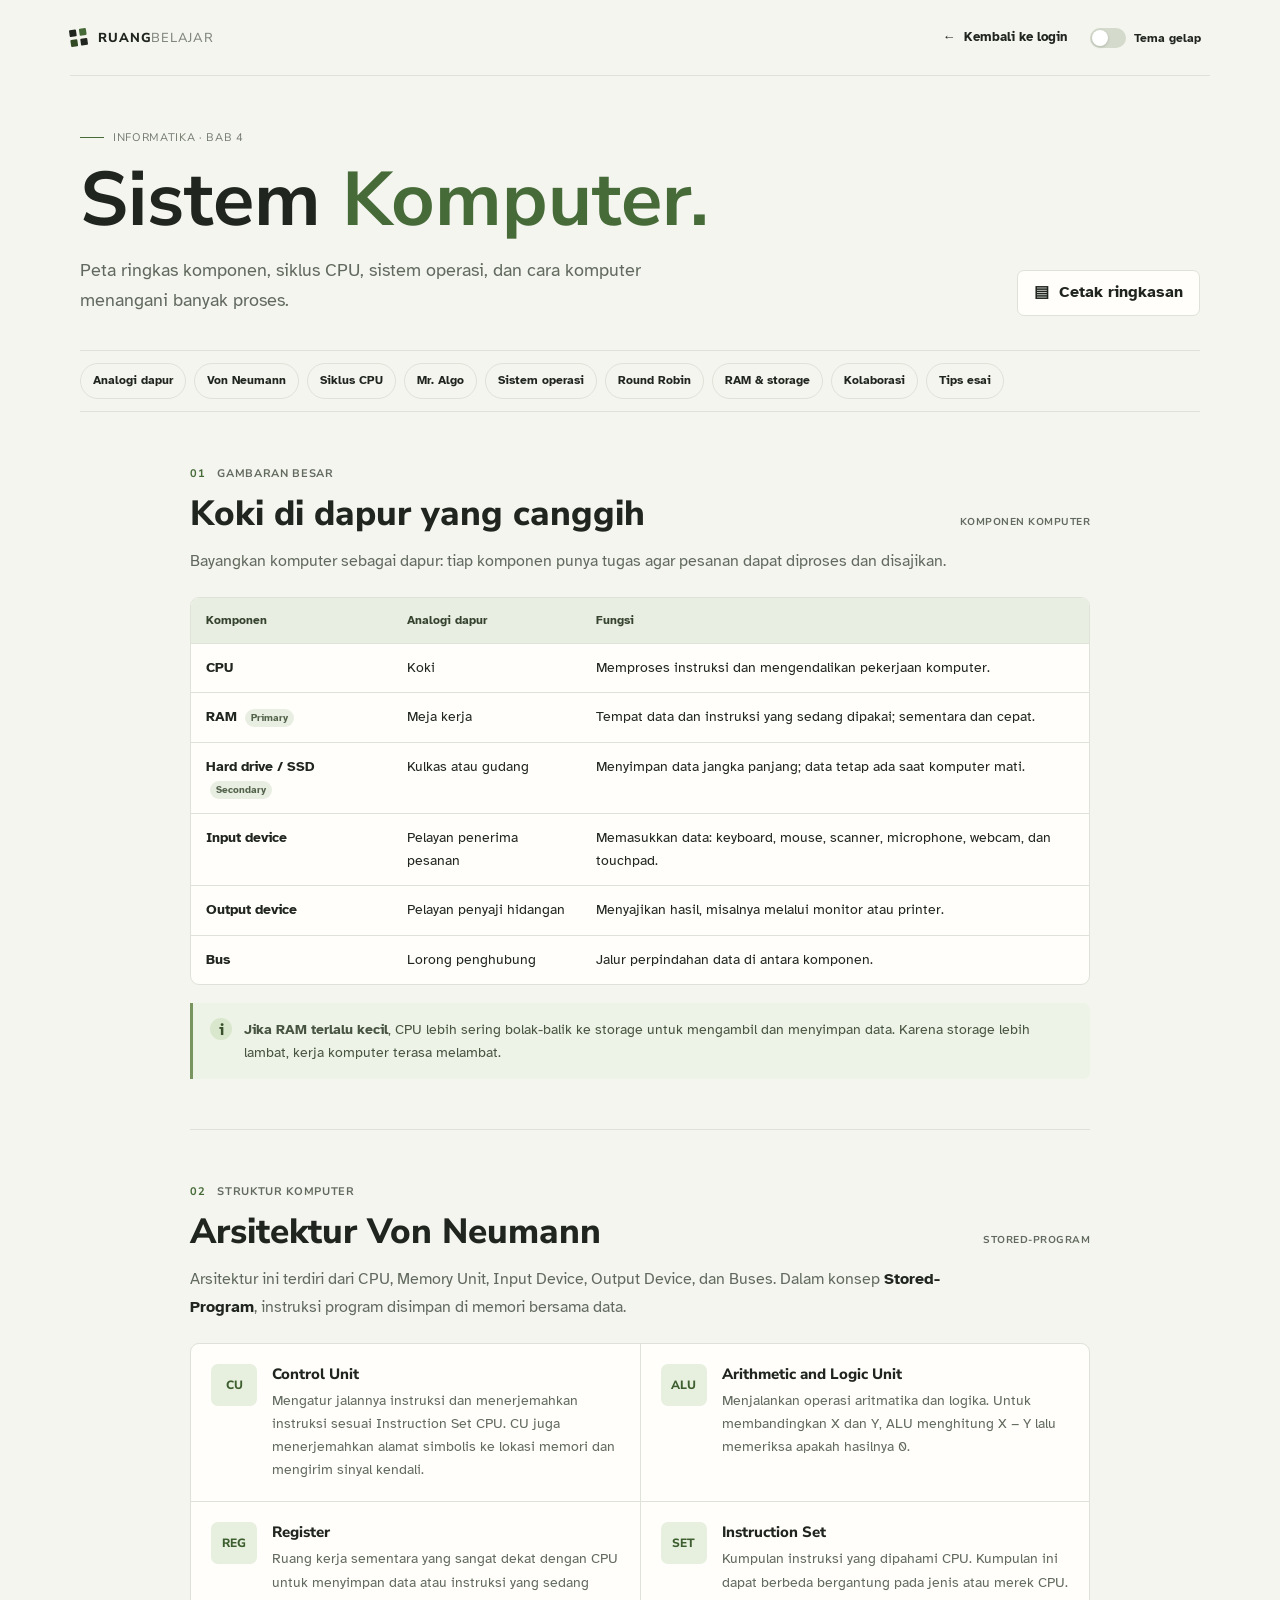
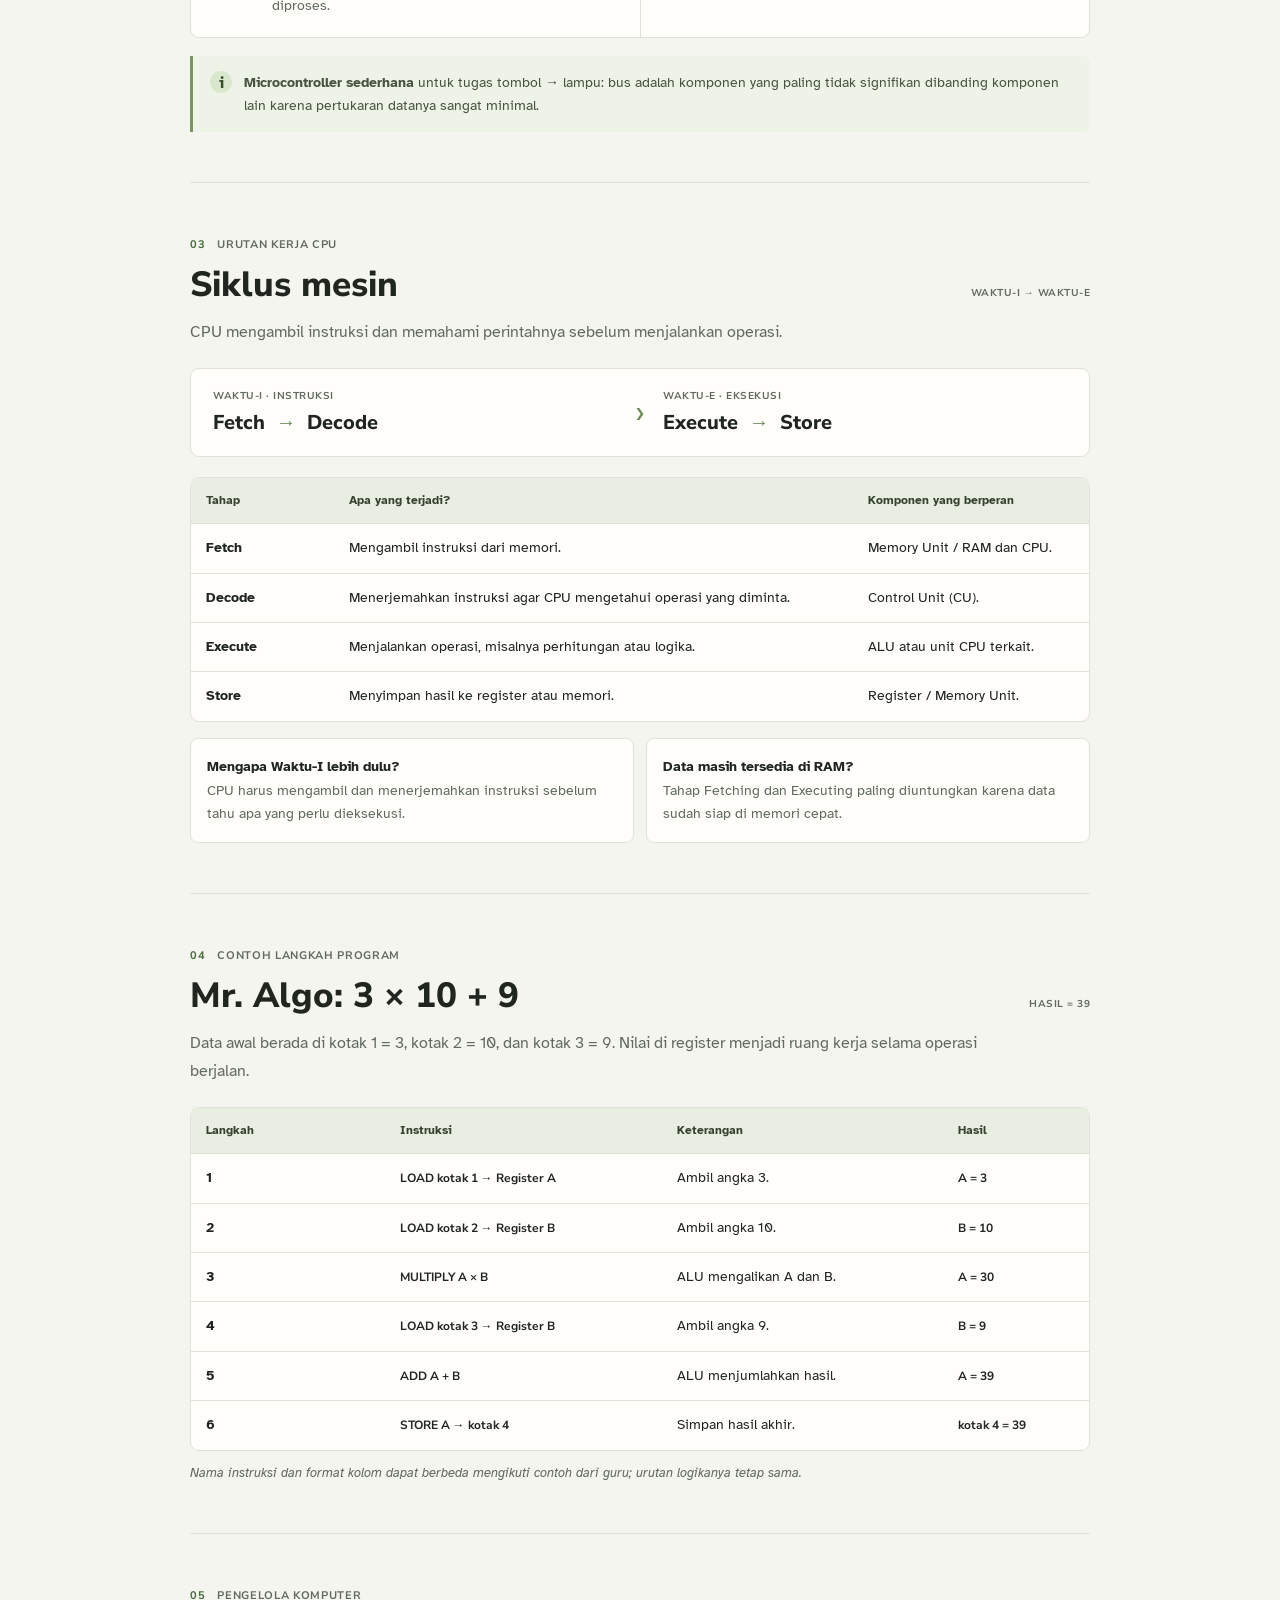
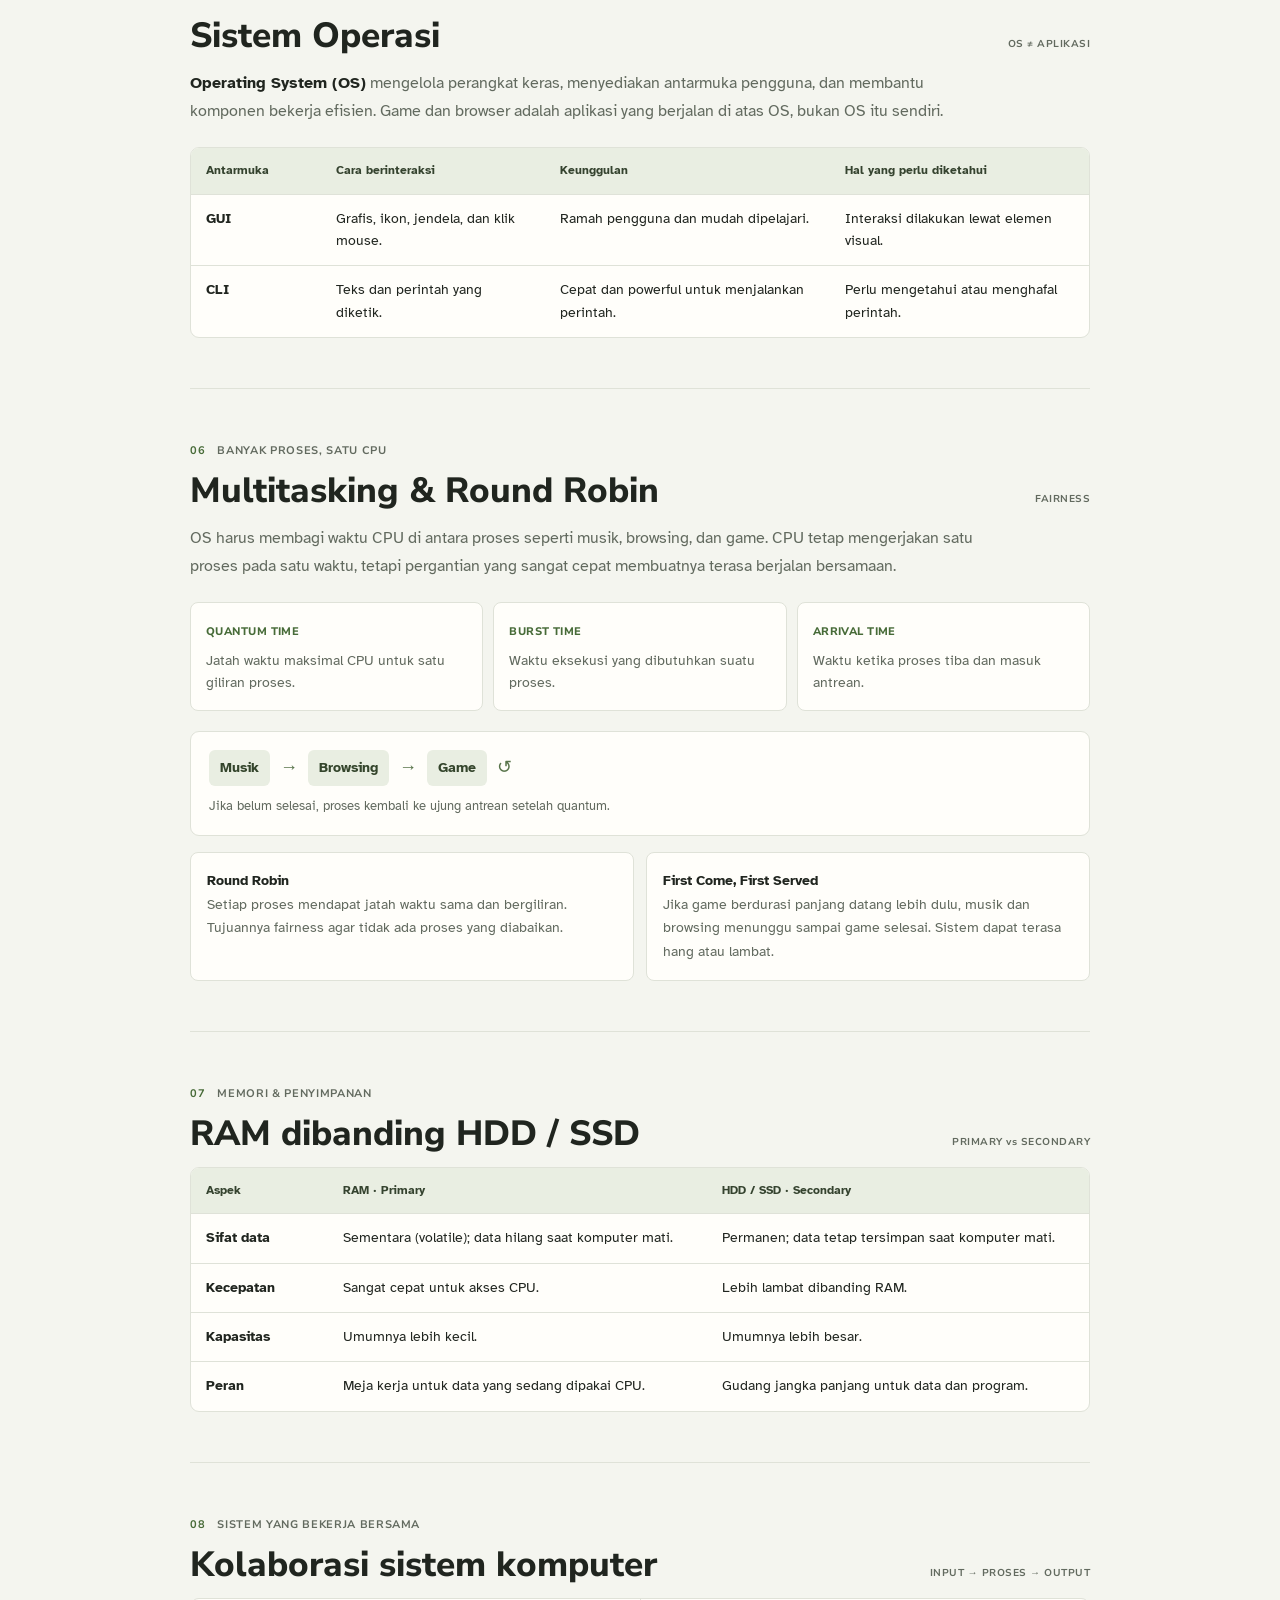
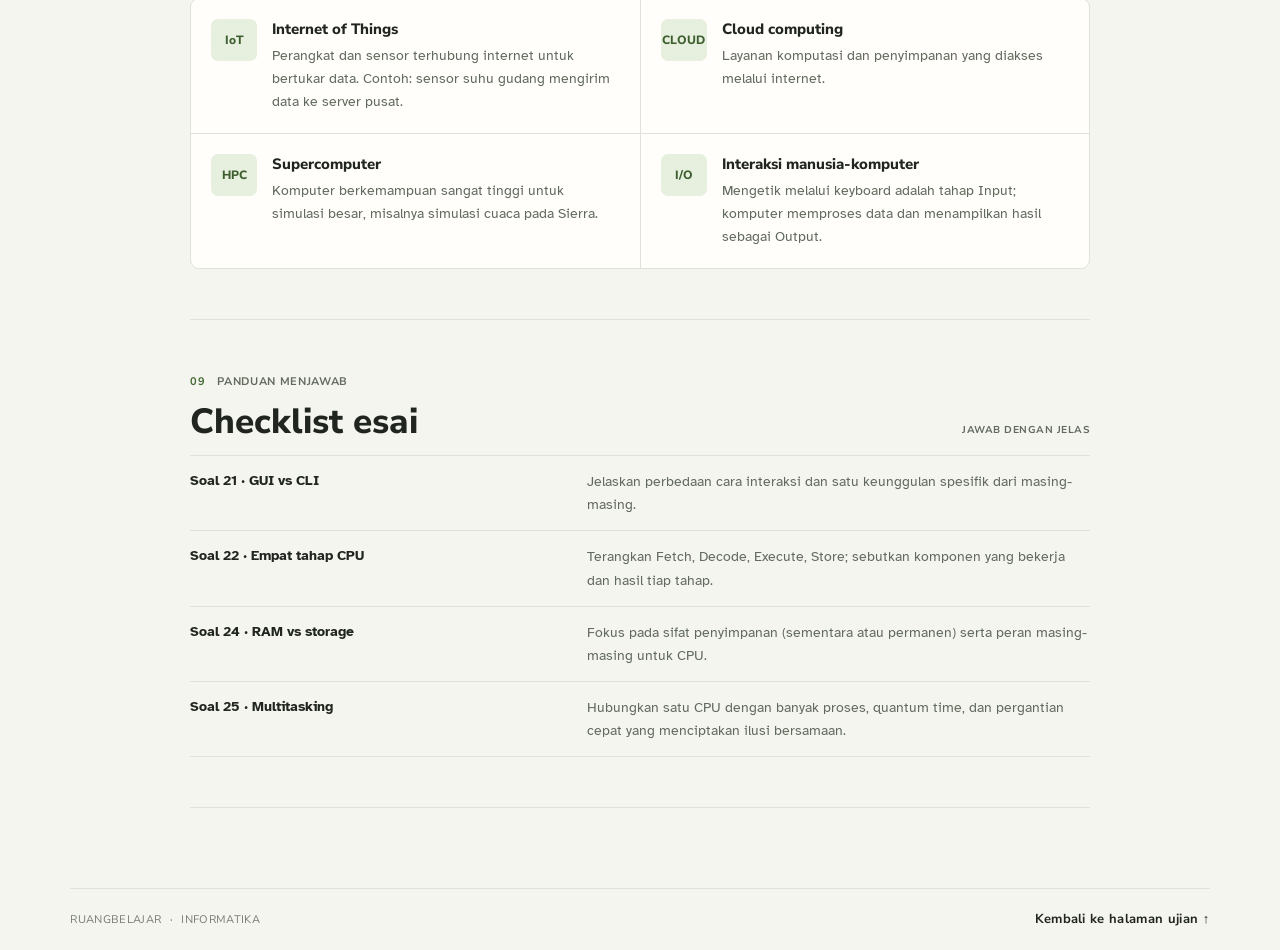
==== commit 21f2a494: "Update Mr Algo essay example to 3x10" ====
--- a/ringkasan.html
+++ b/ringkasan.html
@@ -103,15 +103,15 @@
 
         <section class="study-section" id="mr-algo" aria-labelledby="mr-algo-title">
           <div class="section-kicker"><span>04</span><span>CONTOH LANGKAH PROGRAM</span></div>
-          <div class="section-title-row"><h2 id="mr-algo-title">Mr. Algo: 3 × 8 + 9</h2><span class="section-tag">HASIL = 33</span></div>
-          <p class="section-intro">Data awal berada di kotak 1 = 3, kotak 2 = 8, dan kotak 3 = 9. Nilai di register menjadi ruang kerja selama operasi berjalan.</p>
+          <div class="section-title-row"><h2 id="mr-algo-title">Mr. Algo: 3 × 10 + 9</h2><span class="section-tag">HASIL = 39</span></div>
+          <p class="section-intro">Data awal berada di kotak 1 = 3, kotak 2 = 10, dan kotak 3 = 9. Nilai di register menjadi ruang kerja selama operasi berjalan.</p>
           <div class="table-wrap"><table class="algo-table"><thead><tr><th scope="col">Langkah</th><th scope="col">Instruksi</th><th scope="col">Keterangan</th><th scope="col">Hasil</th></tr></thead><tbody>
             <tr><th scope="row">1</th><td><code>LOAD kotak 1 → Register A</code></td><td>Ambil angka 3.</td><td><code>A = 3</code></td></tr>
-            <tr><th scope="row">2</th><td><code>LOAD kotak 2 → Register B</code></td><td>Ambil angka 8.</td><td><code>B = 8</code></td></tr>
-            <tr><th scope="row">3</th><td><code>MULTIPLY A × B</code></td><td>ALU mengalikan A dan B.</td><td><code>A = 24</code></td></tr>
+            <tr><th scope="row">2</th><td><code>LOAD kotak 2 → Register B</code></td><td>Ambil angka 10.</td><td><code>B = 10</code></td></tr>
+            <tr><th scope="row">3</th><td><code>MULTIPLY A × B</code></td><td>ALU mengalikan A dan B.</td><td><code>A = 30</code></td></tr>
             <tr><th scope="row">4</th><td><code>LOAD kotak 3 → Register B</code></td><td>Ambil angka 9.</td><td><code>B = 9</code></td></tr>
-            <tr><th scope="row">5</th><td><code>ADD A + B</code></td><td>ALU menjumlahkan hasil.</td><td><code>A = 33</code></td></tr>
-            <tr><th scope="row">6</th><td><code>STORE A → kotak 4</code></td><td>Simpan hasil akhir.</td><td><code>kotak 4 = 33</code></td></tr>
+            <tr><th scope="row">5</th><td><code>ADD A + B</code></td><td>ALU menjumlahkan hasil.</td><td><code>A = 39</code></td></tr>
+            <tr><th scope="row">6</th><td><code>STORE A → kotak 4</code></td><td>Simpan hasil akhir.</td><td><code>kotak 4 = 39</code></td></tr>
           </tbody></table></div>
           <p class="teacher-note">Nama instruksi dan format kolom dapat berbeda mengikuti contoh dari guru; urutan logikanya tetap sama.</p>
         </section>
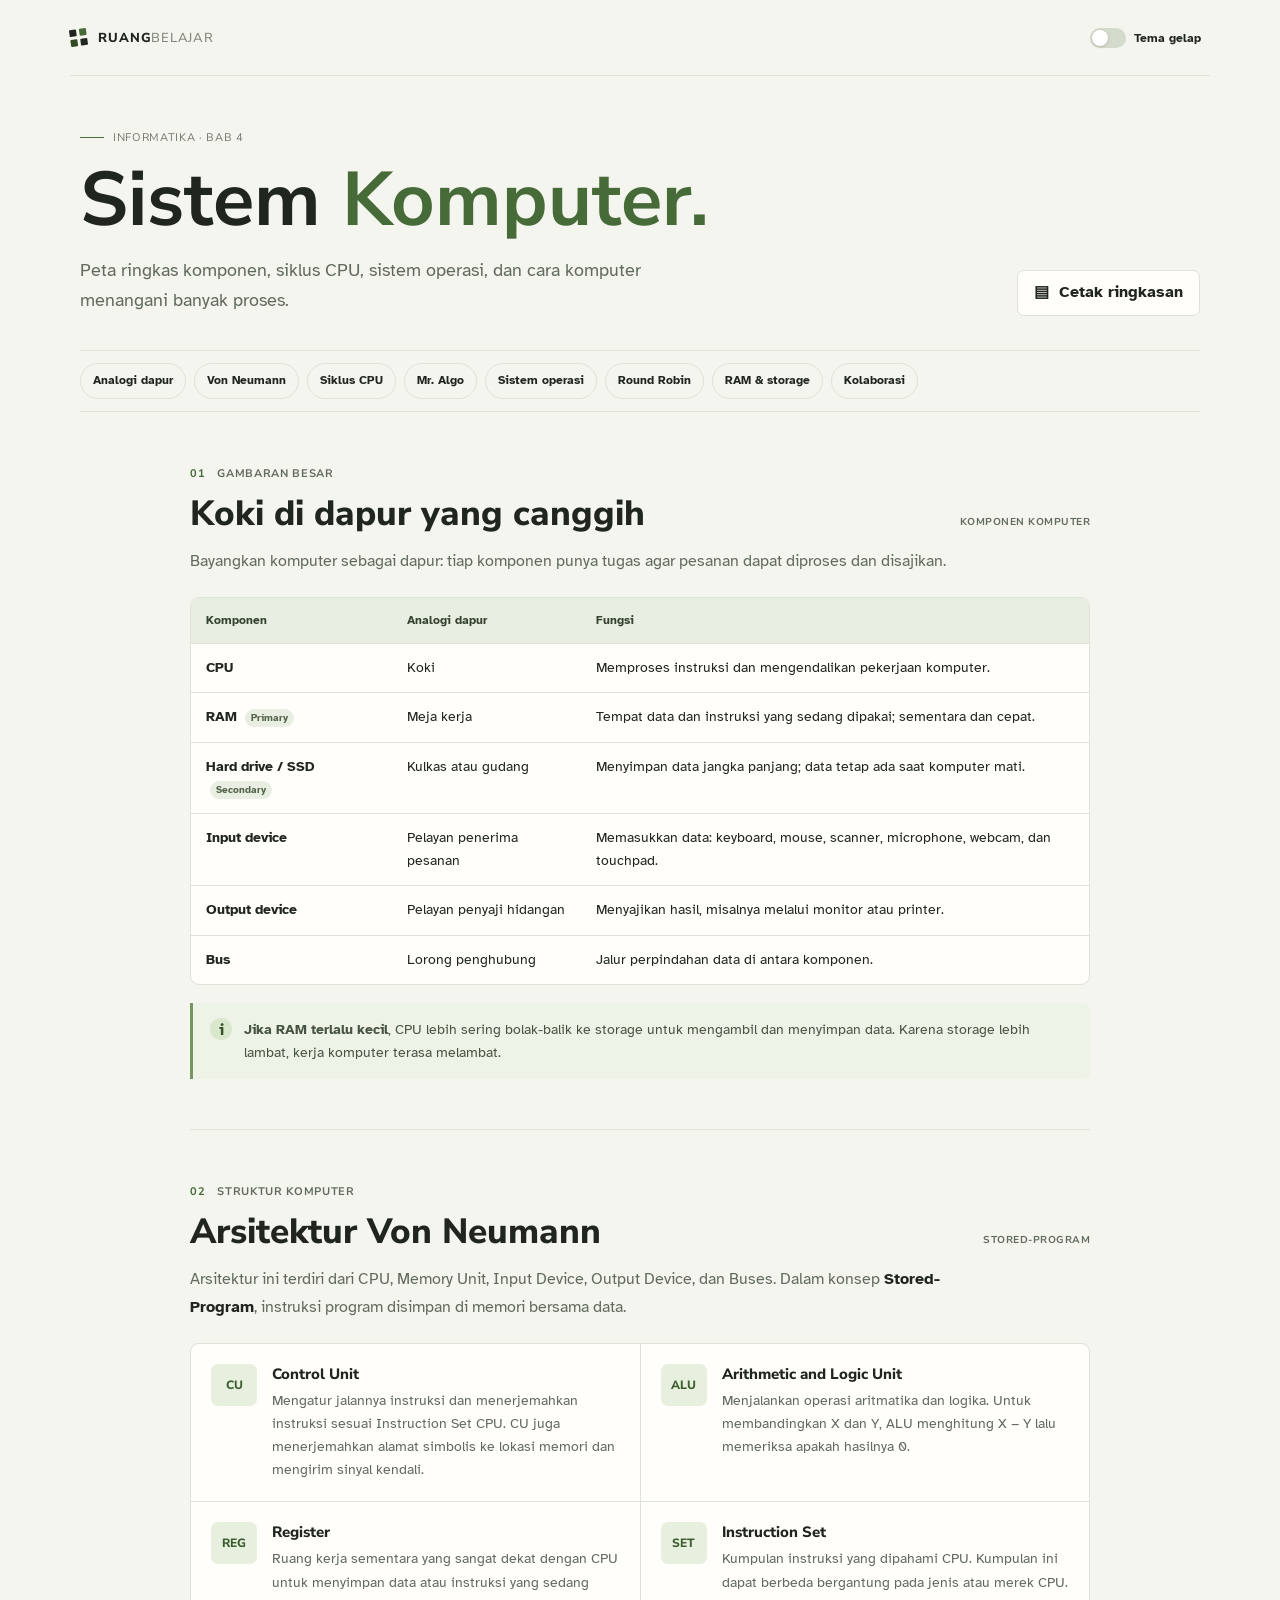
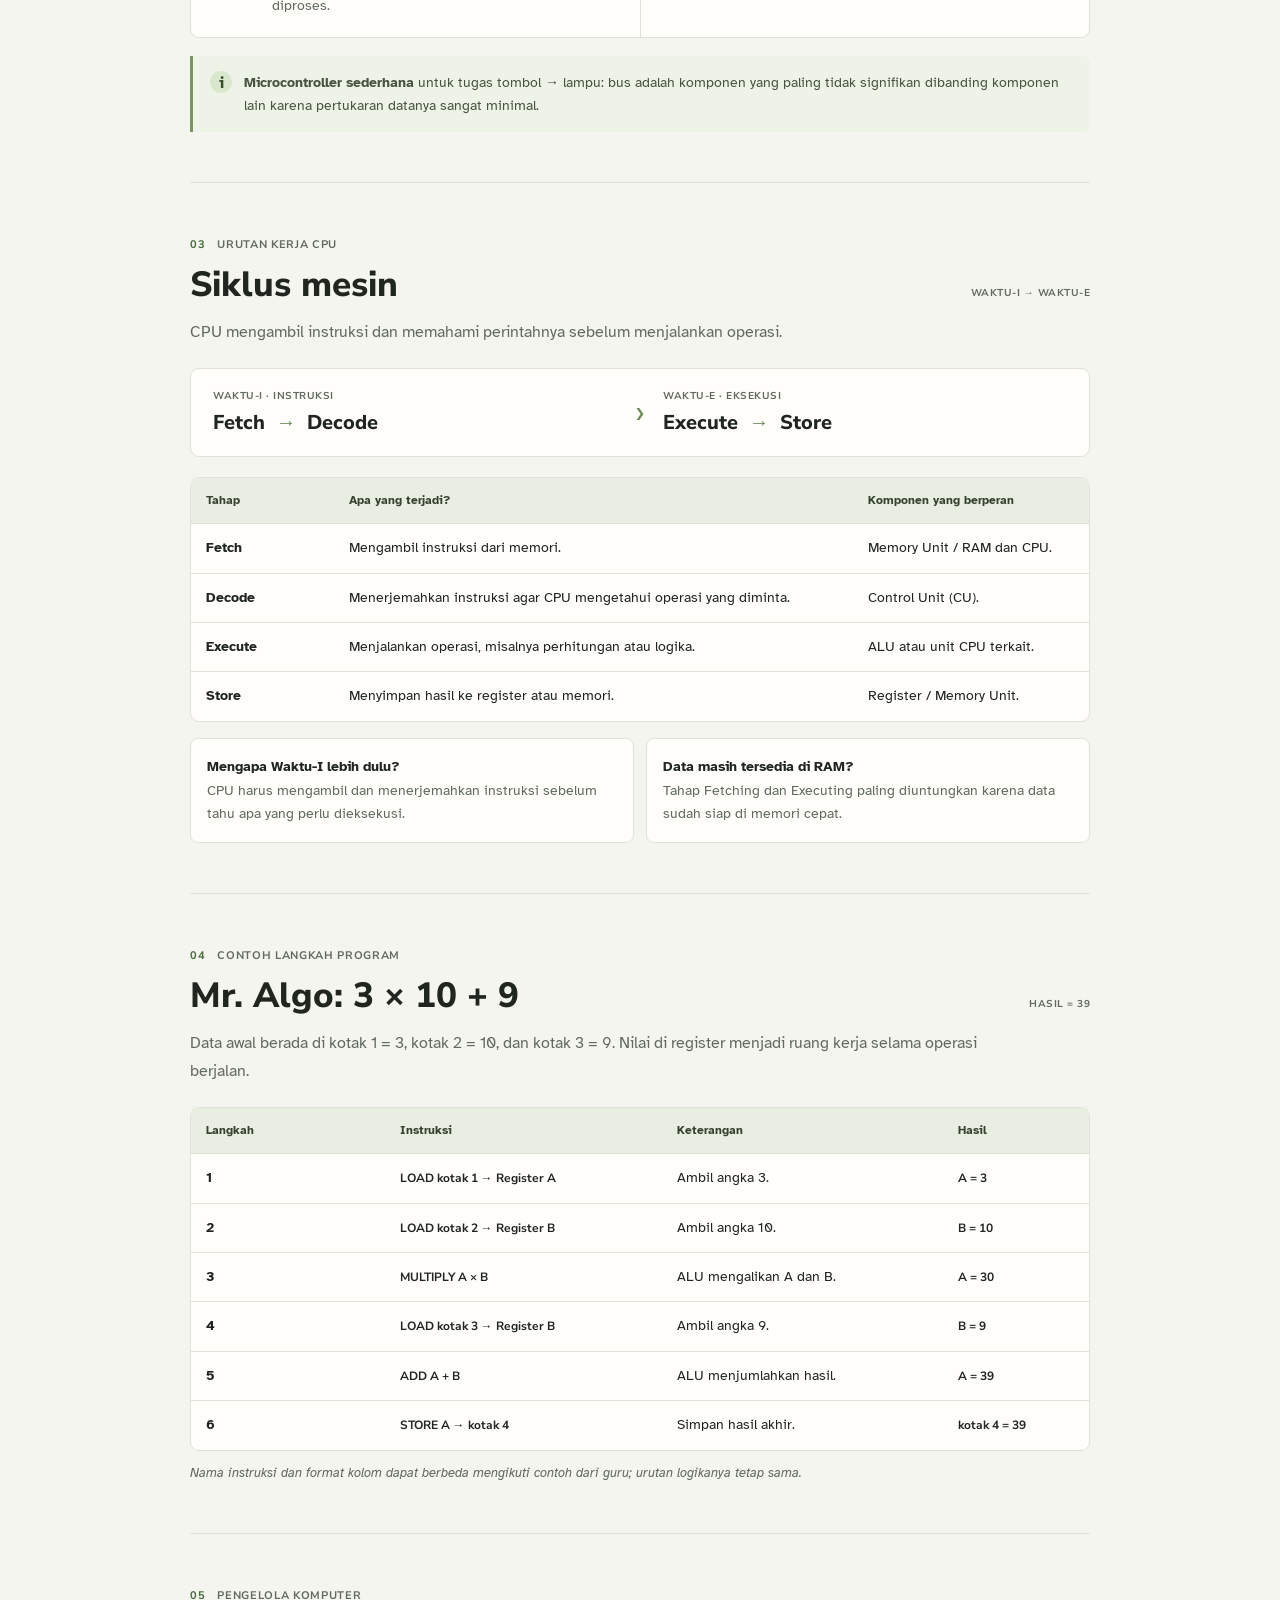
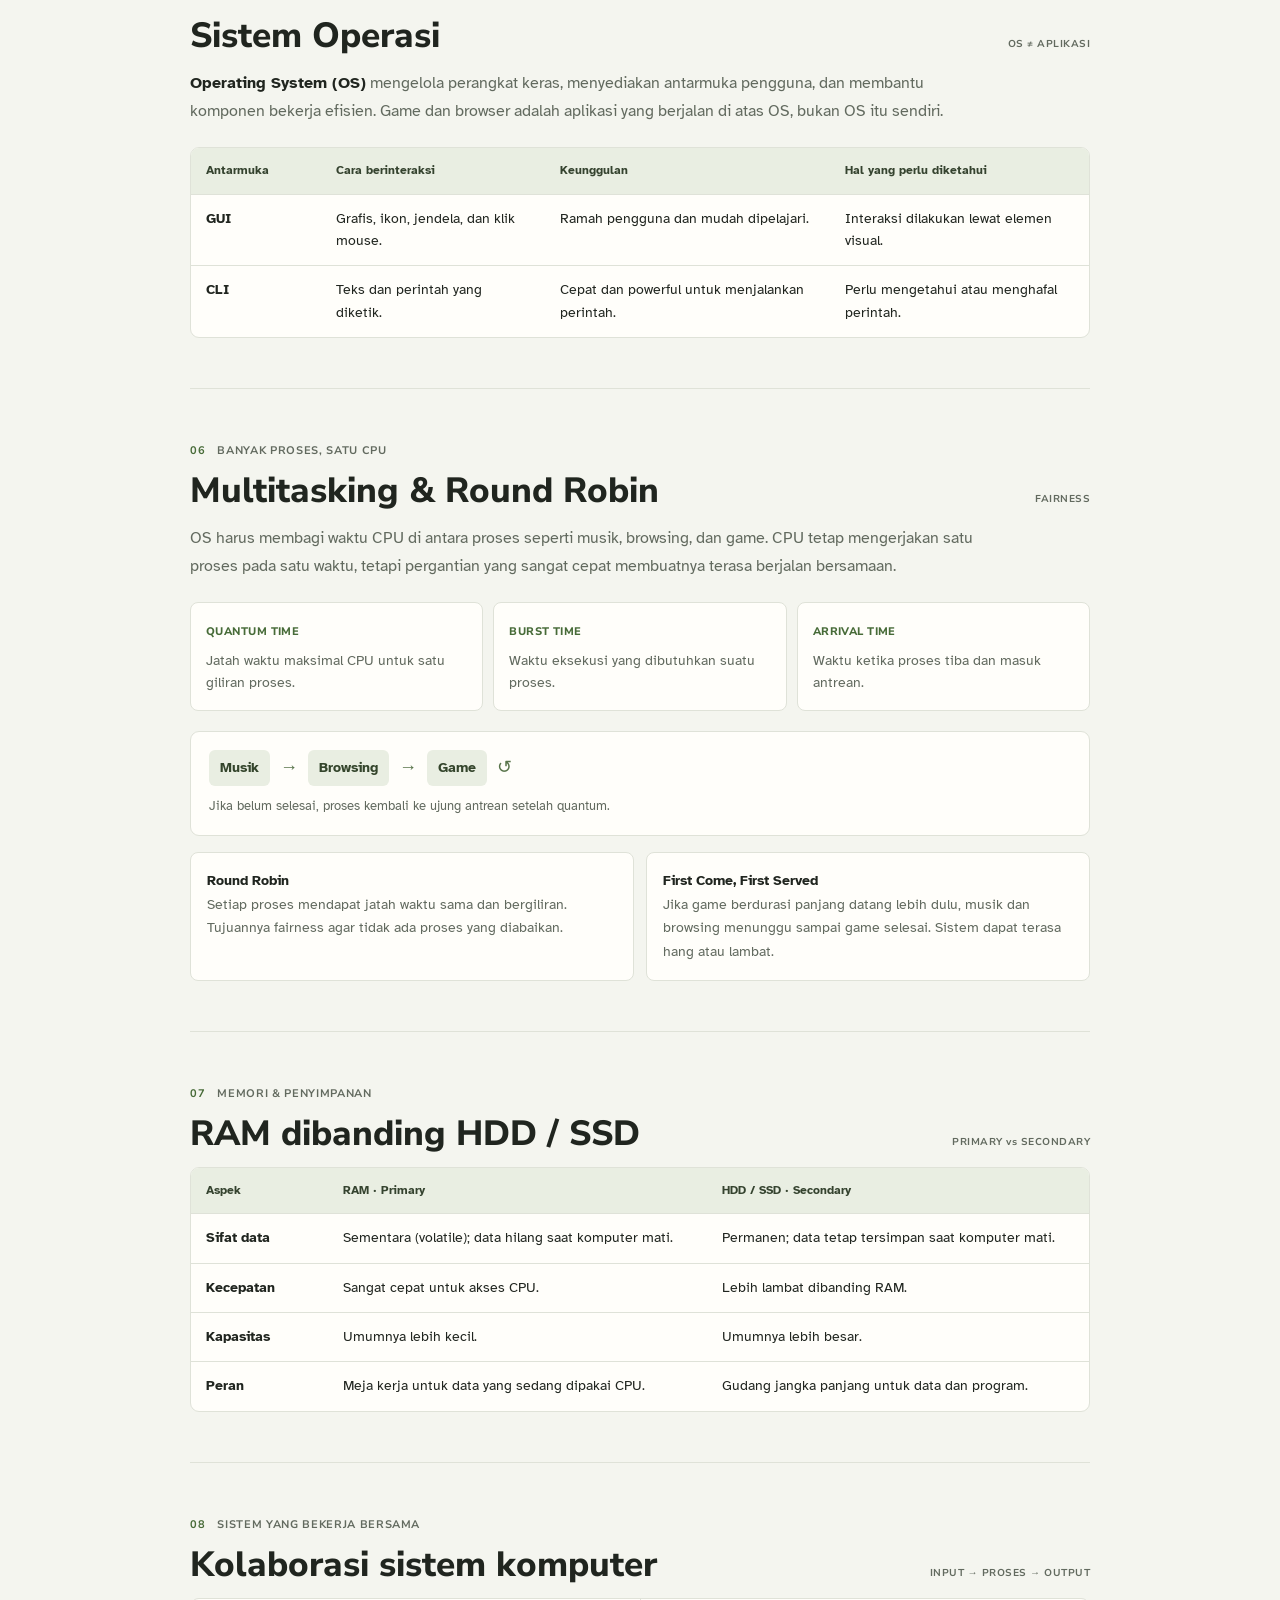
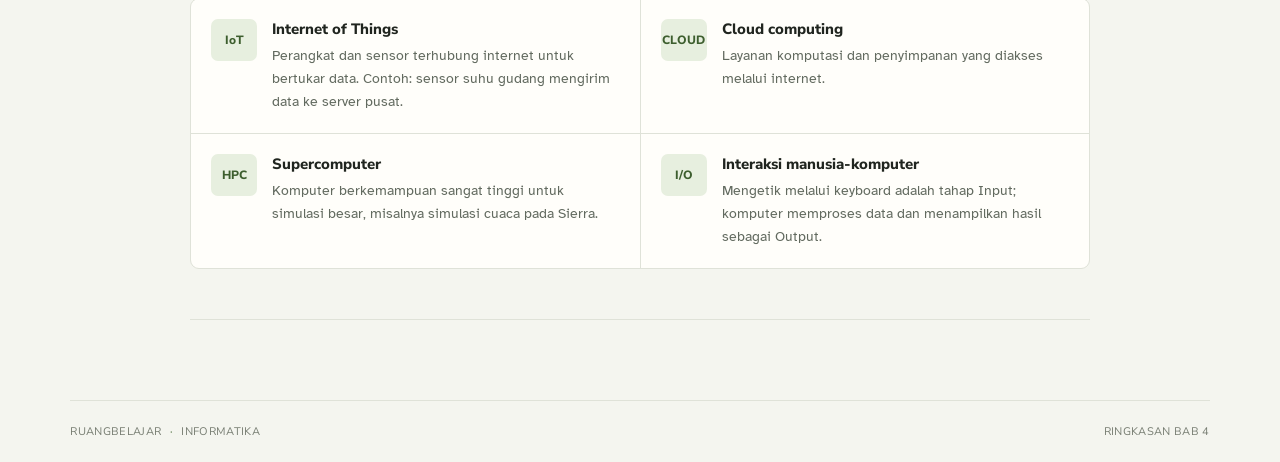
==== commit afe145b7: "Make summary page student-only" ====
--- a/ringkasan.html
+++ b/ringkasan.html
@@ -23,12 +23,11 @@
   <a class="skip-link" href="#main-content">Lewati ke ringkasan</a>
   <div class="page-shell summary-shell">
     <header class="topbar">
-      <a class="brand" href="index.html" aria-label="Kembali ke Ruang Ujian">
+      <div class="brand" aria-label="Ruang Belajar">
         <span class="brand-mark" aria-hidden="true"><span></span><span></span><span></span><span></span></span>
         <span>RUANG<span class="brand-light">BELAJAR</span></span>
-      </a>
+      </div>
       <div class="topbar-actions summary-actions">
-        <a class="back-link" href="index.html"><span aria-hidden="true">←</span> Kembali ke login</a>
         <button class="theme-toggle" id="theme-toggle" type="button" role="switch" aria-checked="false" aria-label="Aktifkan mode gelap" title="Aktifkan mode gelap">
           <span class="theme-switch-track" aria-hidden="true"><span></span></span>
           <span>Tema gelap</span>
@@ -55,7 +54,6 @@
         <a href="#multitasking">Round Robin</a>
         <a href="#penyimpanan">RAM &amp; storage</a>
         <a href="#kolaborasi">Kolaborasi</a>
-        <a href="#tips-essay">Tips esai</a>
       </nav>
 
       <div class="summary-content">
@@ -161,20 +159,10 @@
           </div>
         </section>
 
-        <section class="study-section essay-tips" id="tips-essay" aria-labelledby="tips-title">
-          <div class="section-kicker"><span>09</span><span>PANDUAN MENJAWAB</span></div>
-          <div class="section-title-row"><h2 id="tips-title">Checklist esai</h2><span class="section-tag">JAWAB DENGAN JELAS</span></div>
-          <ul class="tips-list">
-            <li><strong>Soal 21 · GUI vs CLI</strong><span>Jelaskan perbedaan cara interaksi dan satu keunggulan spesifik dari masing-masing.</span></li>
-            <li><strong>Soal 22 · Empat tahap CPU</strong><span>Terangkan Fetch, Decode, Execute, Store; sebutkan komponen yang bekerja dan hasil tiap tahap.</span></li>
-            <li><strong>Soal 24 · RAM vs storage</strong><span>Fokus pada sifat penyimpanan (sementara atau permanen) serta peran masing-masing untuk CPU.</span></li>
-            <li><strong>Soal 25 · Multitasking</strong><span>Hubungkan satu CPU dengan banyak proses, quantum time, dan pergantian cepat yang menciptakan ilusi bersamaan.</span></li>
-          </ul>
-        </section>
       </div>
     </main>
 
-    <footer class="site-footer summary-footer"><span>RUANGBELAJAR <span class="footer-dot">·</span> INFORMATIKA</span><a href="index.html">Kembali ke halaman ujian ↑</a></footer>
+    <footer class="site-footer summary-footer"><span>RUANGBELAJAR <span class="footer-dot">·</span> INFORMATIKA</span><span>RINGKASAN BAB 4</span></footer>
   </div>
 </body>
 </html>
